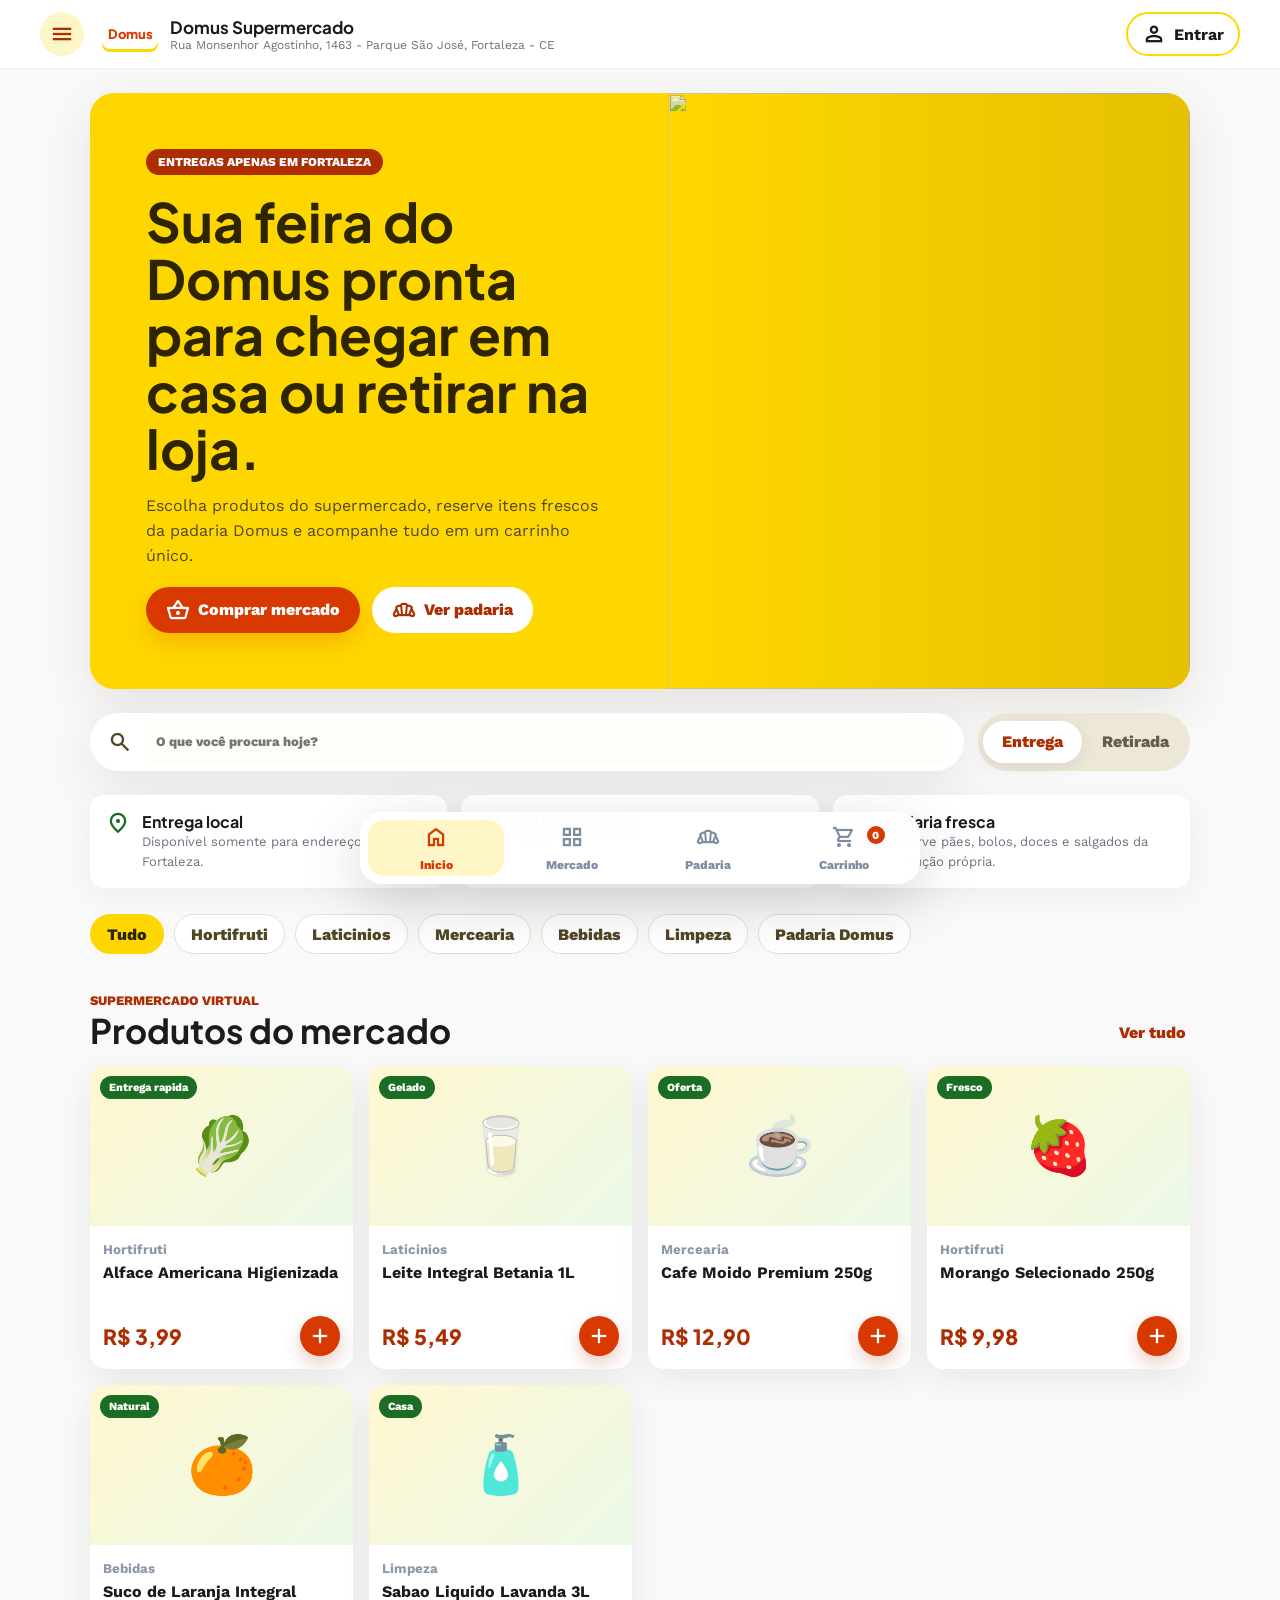
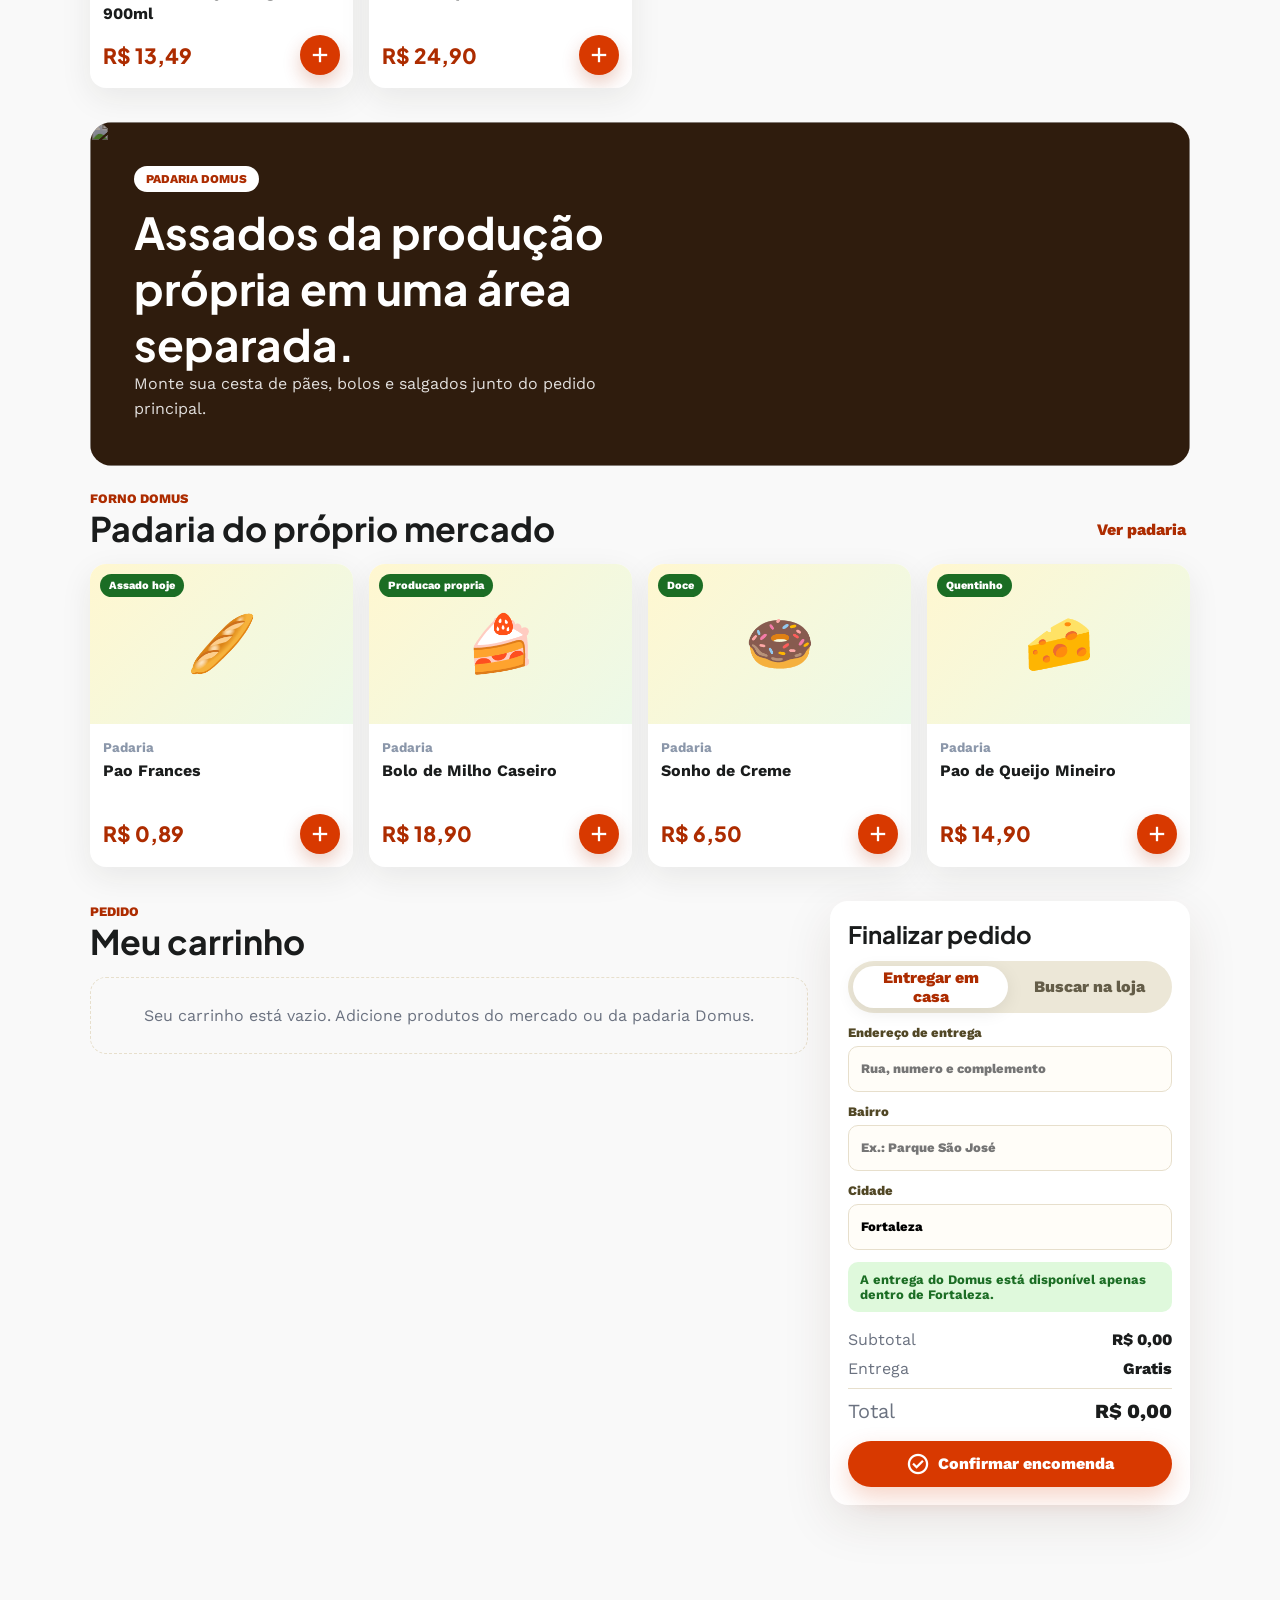
==== index.html @ 149f9677 "Add styles and service worker for offline support - Created a new CSS file (styles.css) with compreh" ====
<!DOCTYPE html>
<html lang="pt-BR">
  <head>
    <meta charset="UTF-8" />
    <meta name="viewport" content="width=device-width, initial-scale=1.0" />
    <meta name="theme-color" content="#ffd700" />
    <meta name="description" content="Supermercado virtual Domus com entrega em Fortaleza e retirada na loja." />
    <meta name="apple-mobile-web-app-capable" content="yes" />
    <meta name="apple-mobile-web-app-status-bar-style" content="default" />
    <meta name="apple-mobile-web-app-title" content="Domus" />
    <title>Domus Supermercado Online</title>
    <link rel="manifest" href="manifest.webmanifest" />
    <link rel="icon" href="icons/icon.svg" type="image/svg+xml" />
    <link rel="apple-touch-icon" href="icons/icon.svg" />
    <link rel="preconnect" href="https://fonts.googleapis.com" />
    <link rel="preconnect" href="https://fonts.gstatic.com" crossorigin />
    <link
      href="https://fonts.googleapis.com/css2?family=Plus+Jakarta+Sans:wght@600;700;800&family=Work+Sans:wght@400;500;600;700&family=Material+Symbols+Outlined:wght,FILL@100..700,0..1&display=swap"
      rel="stylesheet"
    />
    <link rel="stylesheet" href="styles.css" />
  </head>
  <body>
    <div class="app-shell">
      <header class="topbar">
        <button class="icon-button" type="button" data-open-menu aria-label="Abrir menu">
          <span class="material-symbols-outlined">menu</span>
        </button>

        <button class="store-identity" type="button" data-nav="home">
          <span class="logo-mark">Domus</span>
          <span>
            <strong>Domus Supermercado</strong>
            <small>Rua Monsenhor Agostinho, 1463 - Parque São José, Fortaleza - CE</small>
          </span>
        </button>

        <button class="profile-pill" type="button" data-open-account>
          <span class="material-symbols-outlined">person</span>
          <span>Entrar</span>
        </button>
      </header>

      <main>
        <section class="hero-band" id="home">
          <div class="hero-copy">
            <span class="alert-badge">Entregas apenas em Fortaleza</span>
            <h1>Sua feira do Domus pronta para chegar em casa ou retirar na loja.</h1>
            <p>
              Escolha produtos do supermercado, reserve itens frescos da padaria Domus e acompanhe
              tudo em um carrinho único.
            </p>
            <div class="hero-actions">
              <button class="primary-button" type="button" data-nav="market">
                <span class="material-symbols-outlined">shopping_basket</span>
                Comprar mercado
              </button>
              <button class="secondary-button" type="button" data-nav="bakery">
                <span class="material-symbols-outlined">bakery_dining</span>
                Ver padaria
              </button>
            </div>
          </div>
          <div class="hero-visual" aria-hidden="true">
            <img
              src="https://lh3.googleusercontent.com/aida-public/[base64]"
              alt=""
            />
          </div>
        </section>

        <section class="search-row" aria-label="Busca e modo de pedido">
          <label class="search-box">
            <span class="material-symbols-outlined">search</span>
            <input id="searchInput" type="search" placeholder="O que você procura hoje?" />
          </label>
          <div class="mode-toggle" role="group" aria-label="Modo de atendimento">
            <button class="active" type="button" data-mode="delivery">Entrega</button>
            <button type="button" data-mode="pickup">Retirada</button>
          </div>
        </section>

        <section class="service-strip">
          <article>
            <span class="material-symbols-outlined">location_on</span>
            <div>
              <strong>Entrega local</strong>
              <p>Disponível somente para endereços em Fortaleza.</p>
            </div>
          </article>
          <article>
            <span class="material-symbols-outlined">storefront</span>
            <div>
              <strong>Retire no Domus</strong>
              <p>Pedido pronto na Rua Monsenhor Agostinho, 1463.</p>
            </div>
          </article>
          <article>
            <span class="material-symbols-outlined">schedule</span>
            <div>
              <strong>Padaria fresca</strong>
              <p>Reserve pães, bolos, doces e salgados da produção própria.</p>
            </div>
          </article>
        </section>

        <nav class="category-nav" aria-label="Categorias">
          <button class="active" type="button" data-filter="all">Tudo</button>
          <button type="button" data-filter="Hortifruti">Hortifruti</button>
          <button type="button" data-filter="Laticinios">Laticinios</button>
          <button type="button" data-filter="Mercearia">Mercearia</button>
          <button type="button" data-filter="Bebidas">Bebidas</button>
          <button type="button" data-filter="Limpeza">Limpeza</button>
          <button type="button" data-filter="Padaria">Padaria Domus</button>
        </nav>

        <section class="split-sections" id="market">
          <div class="section-heading">
            <div>
              <span>Supermercado virtual</span>
              <h2>Produtos do mercado</h2>
            </div>
            <button class="text-button" type="button" data-filter="all">Ver tudo</button>
          </div>
          <div class="product-grid" id="marketGrid"></div>
        </section>

        <section class="bakery-banner" id="bakery">
          <img
            src="https://lh3.googleusercontent.com/aida-public/[base64]"
            alt=""
          />
          <div>
            <span class="alert-badge light">Padaria Domus</span>
            <h2>Assados da produção própria em uma área separada.</h2>
            <p>Monte sua cesta de pães, bolos e salgados junto do pedido principal.</p>
          </div>
        </section>

        <section class="split-sections">
          <div class="section-heading">
            <div>
              <span>Forno Domus</span>
              <h2>Padaria do próprio mercado</h2>
            </div>
            <button class="text-button" type="button" data-filter="Padaria">Ver padaria</button>
          </div>
          <div class="product-grid" id="bakeryGrid"></div>
        </section>

        <section class="checkout-layout" id="cart">
          <div>
            <div class="section-heading">
              <div>
                <span>Pedido</span>
                <h2>Meu carrinho</h2>
              </div>
            </div>
            <div class="cart-list" id="cartList"></div>
          </div>

          <aside class="checkout-panel">
            <h2>Finalizar pedido</h2>
            <div class="mode-toggle wide" role="group" aria-label="Entrega ou retirada">
              <button class="active" type="button" data-mode="delivery">Entregar em casa</button>
              <button type="button" data-mode="pickup">Buscar na loja</button>
            </div>

            <form class="address-form" id="addressForm">
              <label>
                Endereço de entrega
                <input id="streetInput" type="text" placeholder="Rua, numero e complemento" />
              </label>
              <label>
                Bairro
                <input id="districtInput" type="text" placeholder="Ex.: Parque São José" />
              </label>
              <label>
                Cidade
                <input id="cityInput" type="text" value="Fortaleza" />
              </label>
              <p class="delivery-note" id="deliveryNote">
                A entrega do Domus está disponível apenas dentro de Fortaleza.
              </p>
            </form>

            <div class="pickup-box" id="pickupBox" hidden>
              <strong>Retirada no supermercado</strong>
              <p>Domus Supermercado, Rua Monsenhor Agostinho, 1463 - Parque São José, Fortaleza - CE, 60730-275.</p>
            </div>

            <dl class="summary-list">
              <div>
                <dt>Subtotal</dt>
                <dd id="subtotal">R$ 0,00</dd>
              </div>
              <div>
                <dt>Entrega</dt>
                <dd id="deliveryFee">R$ 7,90</dd>
              </div>
              <div>
                <dt>Total</dt>
                <dd id="total">R$ 0,00</dd>
              </div>
            </dl>

            <button class="primary-button full" type="button" id="checkoutButton">
              <span class="material-symbols-outlined">check_circle</span>
              Confirmar encomenda
            </button>
          </aside>
        </section>
      </main>

      <nav class="bottom-nav" aria-label="Menu inferior">
        <button class="active" type="button" data-nav="home">
          <span class="material-symbols-outlined">home</span>
          Inicio
        </button>
        <button type="button" data-nav="market">
          <span class="material-symbols-outlined">grid_view</span>
          Mercado
        </button>
        <button type="button" data-nav="bakery">
          <span class="material-symbols-outlined">bakery_dining</span>
          Padaria
        </button>
        <button type="button" data-nav="cart">
          <span class="material-symbols-outlined">shopping_cart</span>
          Carrinho
          <small id="cartBadge">0</small>
        </button>
      </nav>
    </div>

    <aside class="account-drawer" id="accountDrawer" aria-hidden="true">
      <div class="drawer-scrim" data-close-account></div>
      <section class="drawer-panel">
        <button class="icon-button close" type="button" data-close-account aria-label="Fechar">
          <span class="material-symbols-outlined">close</span>
        </button>
        <div class="account-head">
          <span class="logo-mark">Domus</span>
          <h2>Conta Domus</h2>
          <p>Entre ou crie sua conta para salvar pedidos, endereços e preferências.</p>
        </div>
        <div class="auth-tabs">
          <button class="active" type="button" data-auth-tab="login">Login</button>
          <button type="button" data-auth-tab="signup">Sign in</button>
        </div>
        <form class="auth-form active" id="loginForm">
          <label>
            E-mail ou telefone
            <input type="text" placeholder="voce@email.com" />
          </label>
          <label>
            Senha
            <input type="password" placeholder="Sua senha" />
          </label>
          <button class="primary-button full" type="button">Entrar</button>
        </form>
        <form class="auth-form" id="signupForm">
          <label>
            Nome completo
            <input type="text" placeholder="Seu nome" />
          </label>
          <label>
            E-mail
            <input type="email" placeholder="voce@email.com" />
          </label>
          <label>
            Telefone
            <input type="tel" placeholder="(85) 99999-0000" />
          </label>
          <button class="primary-button full" type="button">Criar conta</button>
        </form>
        <div class="account-links">
          <button type="button" data-nav="cart" data-close-account>Meus pedidos</button>
          <button type="button" data-nav="cart" data-close-account>Endereços de entrega</button>
          <button type="button" data-nav="bakery" data-close-account>Padaria Domus</button>
        </div>
      </section>
    </aside>

    <div class="toast" id="toast" role="status" aria-live="polite"></div>
    <script src="app.js"></script>
  </body>
</html>
---- styles.css ----
:root {
  --surface: #f9f9f9;
  --card: #ffffff;
  --ink: #1a1c1c;
  --muted: #6b7280;
  --line: #e7dfcc;
  --primary: #ffd700;
  --primary-ink: #544600;
  --red: #d83900;
  --red-dark: #ad2c00;
  --green: #1b6d24;
  --green-soft: #dff9dc;
  --peach: #ffdbd1;
  --shadow: 0 16px 50px rgba(64, 43, 20, 0.1);
}

* {
  box-sizing: border-box;
}

html {
  scroll-behavior: smooth;
}

body {
  margin: 0;
  background: var(--surface);
  color: var(--ink);
  font-family: "Work Sans", Arial, sans-serif;
}

button,
input {
  font: inherit;
}

button {
  cursor: pointer;
}

.material-symbols-outlined {
  font-variation-settings: "FILL" 0, "wght" 500, "GRAD" 0, "opsz" 24;
  line-height: 1;
}

.app-shell {
  min-height: 100vh;
  padding-bottom: 96px;
}

.topbar {
  position: sticky;
  top: 0;
  z-index: 20;
  display: grid;
  grid-template-columns: auto minmax(0, 1fr) auto;
  gap: 12px;
  align-items: center;
  padding: 12px clamp(16px, 4vw, 40px);
  background: rgba(255, 255, 255, 0.94);
  border-bottom: 1px solid rgba(0, 0, 0, 0.06);
  backdrop-filter: blur(12px);
}

.icon-button,
.profile-pill {
  border: 0;
  background: #fff6c7;
  color: var(--red-dark);
  min-width: 44px;
  height: 44px;
  border-radius: 999px;
  display: inline-flex;
  align-items: center;
  justify-content: center;
}

.profile-pill {
  gap: 8px;
  padding: 0 14px;
  font-weight: 700;
  background: white;
  border: 2px solid var(--primary);
  color: var(--ink);
}

.store-identity {
  border: 0;
  background: transparent;
  display: flex;
  gap: 12px;
  align-items: center;
  min-width: 0;
  text-align: left;
  color: inherit;
}

.logo-mark {
  width: 56px;
  min-width: 56px;
  height: 36px;
  border-radius: 8px;
  display: grid;
  place-items: center;
  background: white;
  color: var(--red);
  font-family: "Plus Jakarta Sans", Arial, sans-serif;
  font-weight: 800;
  font-size: 13px;
  box-shadow: inset 0 -3px 0 var(--primary);
}

.store-identity strong,
.store-identity small {
  display: block;
  overflow: hidden;
  text-overflow: ellipsis;
  white-space: nowrap;
}

.store-identity strong {
  font-family: "Plus Jakarta Sans", Arial, sans-serif;
  font-size: 17px;
}

.store-identity small {
  max-width: 74vw;
  color: var(--muted);
  font-size: 12px;
}

main {
  max-width: 1180px;
  margin: 0 auto;
  padding: 24px clamp(16px, 4vw, 40px);
}

.hero-band {
  min-height: 360px;
  display: grid;
  grid-template-columns: 1.05fr 0.95fr;
  overflow: hidden;
  border-radius: 24px;
  background: var(--primary);
  box-shadow: var(--shadow);
}

.hero-copy {
  padding: clamp(28px, 5vw, 56px);
  display: flex;
  flex-direction: column;
  justify-content: center;
  gap: 18px;
}

.hero-copy h1,
.section-heading h2,
.bakery-banner h2,
.checkout-panel h2,
.account-head h2 {
  margin: 0;
  font-family: "Plus Jakarta Sans", Arial, sans-serif;
  letter-spacing: 0;
}

.hero-copy h1 {
  max-width: 650px;
  font-size: clamp(32px, 5vw, 54px);
  line-height: 1.05;
  color: #2e2500;
}

.hero-copy p,
.bakery-banner p,
.service-strip p,
.pickup-box p,
.account-head p {
  margin: 0;
  color: #514725;
  line-height: 1.55;
}

.alert-badge {
  display: inline-flex;
  width: fit-content;
  align-items: center;
  border-radius: 999px;
  padding: 6px 12px;
  background: var(--red-dark);
  color: white;
  font-size: 12px;
  font-weight: 800;
  text-transform: uppercase;
}

.alert-badge.light {
  background: white;
  color: var(--red-dark);
}

.hero-actions {
  display: flex;
  flex-wrap: wrap;
  gap: 12px;
}

.primary-button,
.secondary-button,
.text-button {
  border: 0;
  min-height: 46px;
  border-radius: 999px;
  display: inline-flex;
  align-items: center;
  justify-content: center;
  gap: 8px;
  padding: 0 20px;
  font-weight: 800;
}

.primary-button {
  background: var(--red);
  color: white;
  box-shadow: 0 10px 24px rgba(216, 57, 0, 0.22);
}

.secondary-button {
  background: white;
  color: var(--red-dark);
}

.full {
  width: 100%;
}

.text-button {
  min-height: 40px;
  padding: 0 4px;
  background: transparent;
  color: var(--red-dark);
}

.hero-visual {
  position: relative;
  min-height: 320px;
}

.hero-visual img,
.bakery-banner img {
  width: 100%;
  height: 100%;
  object-fit: cover;
  display: block;
}

.hero-visual::after {
  content: "";
  position: absolute;
  inset: 0;
  background: linear-gradient(90deg, rgba(255, 215, 0, 0.3), rgba(0, 0, 0, 0.1));
}

.search-row {
  display: grid;
  grid-template-columns: minmax(0, 1fr) auto;
  gap: 14px;
  margin: 24px 0;
}

.search-box {
  display: flex;
  align-items: center;
  gap: 12px;
  min-height: 58px;
  padding: 0 18px;
  background: white;
  border-radius: 999px;
  box-shadow: var(--shadow);
}

.search-box input {
  width: 100%;
  border: 0;
  outline: 0;
  min-width: 0;
  color: var(--ink);
}

.mode-toggle {
  display: inline-grid;
  grid-template-columns: 1fr 1fr;
  gap: 4px;
  padding: 5px;
  background: #ece7d7;
  border-radius: 999px;
  align-items: center;
}

.mode-toggle.wide {
  width: 100%;
}

.mode-toggle button {
  border: 0;
  min-height: 42px;
  border-radius: 999px;
  padding: 0 16px;
  background: transparent;
  color: #645d48;
  font-weight: 800;
}

.mode-toggle button.active {
  background: white;
  color: var(--red-dark);
  box-shadow: 0 4px 18px rgba(0, 0, 0, 0.08);
}

.service-strip {
  display: grid;
  grid-template-columns: repeat(3, 1fr);
  gap: 14px;
  margin-bottom: 24px;
}

.service-strip article {
  display: flex;
  gap: 12px;
  align-items: flex-start;
  padding: 16px;
  border-radius: 14px;
  background: white;
  box-shadow: 0 8px 30px rgba(0, 0, 0, 0.05);
}

.service-strip span {
  color: var(--green);
}

.service-strip strong {
  display: block;
  font-family: "Plus Jakarta Sans", Arial, sans-serif;
}

.service-strip p {
  color: var(--muted);
  font-size: 13px;
}

.category-nav {
  display: flex;
  gap: 10px;
  overflow-x: auto;
  padding: 2px 0 14px;
  scrollbar-width: none;
}

.category-nav::-webkit-scrollbar {
  display: none;
}

.category-nav button {
  flex: 0 0 auto;
  border: 1px solid var(--line);
  min-height: 40px;
  padding: 0 16px;
  border-radius: 999px;
  background: white;
  color: #514725;
  font-weight: 800;
}

.category-nav button.active {
  background: var(--primary);
  border-color: var(--primary);
  color: #2e2500;
}

.split-sections {
  margin: 22px 0 34px;
}

.section-heading {
  display: flex;
  justify-content: space-between;
  align-items: end;
  gap: 16px;
  margin-bottom: 14px;
}

.section-heading span {
  color: var(--red-dark);
  font-size: 13px;
  font-weight: 800;
  text-transform: uppercase;
}

.section-heading h2 {
  font-size: clamp(24px, 4vw, 34px);
}

.product-grid {
  display: grid;
  grid-template-columns: repeat(4, minmax(0, 1fr));
  gap: 16px;
}

.product-card {
  min-width: 0;
  overflow: hidden;
  border-radius: 16px;
  background: white;
  box-shadow: 0 10px 32px rgba(40, 36, 20, 0.08);
}

.product-image {
  position: relative;
  height: 160px;
  background: linear-gradient(135deg, #fff7d0, #ecf9e8);
}

.product-image img {
  width: 100%;
  height: 100%;
  object-fit: cover;
  display: block;
}

.product-image .fallback-icon {
  position: absolute;
  inset: 0;
  display: grid;
  place-items: center;
  font-size: 56px;
}

.product-badge {
  position: absolute;
  top: 10px;
  left: 10px;
  z-index: 1;
  border-radius: 999px;
  padding: 5px 9px;
  background: var(--green);
  color: white;
  font-size: 11px;
  font-weight: 800;
}

.product-info {
  padding: 13px;
}

.product-info small {
  color: #8b97aa;
  font-weight: 700;
}

.product-info h3 {
  min-height: 44px;
  margin: 4px 0 10px;
  font-size: 16px;
  line-height: 1.35;
}

.buy-row {
  display: flex;
  align-items: center;
  justify-content: space-between;
  gap: 10px;
}

.price {
  color: var(--red-dark);
  font-family: "Plus Jakarta Sans", Arial, sans-serif;
  font-size: 21px;
  font-weight: 800;
}

.add-button,
.quantity-button {
  border: 0;
  width: 40px;
  height: 40px;
  border-radius: 999px;
  background: var(--red);
  color: white;
  display: grid;
  place-items: center;
  box-shadow: 0 8px 18px rgba(173, 44, 0, 0.24);
}

.bakery-banner {
  position: relative;
  display: grid;
  min-height: 260px;
  overflow: hidden;
  border-radius: 22px;
  background: #2f1c0d;
  color: white;
}

.bakery-banner img {
  position: absolute;
  inset: 0;
  opacity: 0.58;
}

.bakery-banner div {
  position: relative;
  z-index: 1;
  max-width: 600px;
  align-self: end;
  padding: clamp(24px, 5vw, 44px);
}

.bakery-banner h2 {
  margin-top: 12px;
  font-size: clamp(28px, 5vw, 44px);
}

.bakery-banner p {
  color: rgba(255, 255, 255, 0.86);
}

.checkout-layout {
  display: grid;
  grid-template-columns: minmax(0, 1fr) 360px;
  gap: 22px;
  align-items: start;
}

.cart-list,
.checkout-panel {
  display: grid;
  gap: 12px;
}

.cart-item {
  display: grid;
  grid-template-columns: 74px minmax(0, 1fr) auto;
  gap: 12px;
  align-items: center;
  padding: 12px;
  background: white;
  border-radius: 14px;
  box-shadow: 0 8px 24px rgba(0, 0, 0, 0.05);
}

.cart-thumb {
  width: 74px;
  height: 74px;
  border-radius: 12px;
  overflow: hidden;
  background: #fff5cc;
}

.cart-thumb img {
  width: 100%;
  height: 100%;
  object-fit: cover;
}

.cart-item h3,
.cart-item p {
  margin: 0;
}

.cart-item p {
  color: var(--muted);
  font-size: 13px;
}

.quantity-control {
  display: inline-grid;
  grid-template-columns: 30px 34px 30px;
  align-items: center;
  justify-items: center;
  background: #f7f2e7;
  border-radius: 999px;
  padding: 4px;
}

.quantity-button {
  width: 30px;
  height: 30px;
  box-shadow: none;
}

.empty-cart {
  padding: 28px;
  text-align: center;
  border: 1px dashed var(--line);
  border-radius: 16px;
  color: var(--muted);
}

.checkout-panel {
  position: sticky;
  top: 88px;
  padding: 18px;
  border-radius: 18px;
  background: white;
  box-shadow: var(--shadow);
}

.address-form,
.auth-form {
  display: grid;
  gap: 12px;
}

label {
  display: grid;
  gap: 6px;
  color: #514725;
  font-size: 13px;
  font-weight: 800;
}

input {
  min-height: 46px;
  border: 1px solid var(--line);
  border-radius: 10px;
  padding: 0 12px;
  background: #fffdf8;
  outline: 0;
}

input:focus {
  border-color: var(--red);
  box-shadow: 0 0 0 3px rgba(216, 57, 0, 0.1);
}

.delivery-note {
  margin: 0;
  padding: 10px 12px;
  border-radius: 10px;
  background: var(--green-soft);
  color: var(--green);
  font-size: 13px;
  font-weight: 700;
}

.delivery-note.error {
  background: #ffdad6;
  color: #93000a;
}

.pickup-box {
  padding: 14px;
  border-radius: 12px;
  background: #fff6c7;
  color: #514725;
}

.summary-list {
  display: grid;
  gap: 10px;
  margin: 6px 0;
}

.summary-list div {
  display: flex;
  justify-content: space-between;
  gap: 16px;
}

.summary-list dt {
  color: var(--muted);
}

.summary-list dd {
  margin: 0;
  font-weight: 800;
}

.summary-list div:last-child {
  padding-top: 10px;
  border-top: 1px solid var(--line);
  font-size: 20px;
}

.bottom-nav {
  position: fixed;
  left: 50%;
  bottom: 16px;
  z-index: 25;
  transform: translateX(-50%);
  display: grid;
  grid-template-columns: repeat(4, 1fr);
  width: min(560px, calc(100vw - 24px));
  padding: 8px;
  border-radius: 22px;
  background: rgba(255, 255, 255, 0.96);
  box-shadow: 0 18px 60px rgba(0, 0, 0, 0.16);
  backdrop-filter: blur(12px);
}

.bottom-nav button {
  position: relative;
  border: 0;
  min-height: 56px;
  border-radius: 16px;
  background: transparent;
  color: #7f8da3;
  display: grid;
  place-items: center;
  gap: 2px;
  font-size: 12px;
  font-weight: 800;
}

.bottom-nav button.active {
  background: #fff6c7;
  color: var(--red);
}

.bottom-nav small {
  position: absolute;
  top: 6px;
  right: 20%;
  min-width: 18px;
  height: 18px;
  border-radius: 999px;
  background: var(--red);
  color: white;
  display: grid;
  place-items: center;
  font-size: 11px;
}

.account-drawer {
  position: fixed;
  inset: 0;
  z-index: 40;
  pointer-events: none;
}

.account-drawer.open {
  pointer-events: auto;
}

.drawer-scrim {
  position: absolute;
  inset: 0;
  background: rgba(0, 0, 0, 0);
  transition: background 180ms ease;
}

.account-drawer.open .drawer-scrim {
  background: rgba(0, 0, 0, 0.38);
}

.drawer-panel {
  position: absolute;
  top: 0;
  right: 0;
  width: min(430px, 100vw);
  height: 100%;
  overflow-y: auto;
  padding: 22px;
  background: white;
  transform: translateX(100%);
  transition: transform 220ms ease;
}

.account-drawer.open .drawer-panel {
  transform: translateX(0);
}

.close {
  margin-left: auto;
}

.account-head {
  display: grid;
  gap: 10px;
  margin: 12px 0 18px;
}

.auth-tabs {
  display: grid;
  grid-template-columns: 1fr 1fr;
  gap: 6px;
  padding: 5px;
  margin-bottom: 14px;
  border-radius: 999px;
  background: #f0ead6;
}

.auth-tabs button {
  border: 0;
  min-height: 42px;
  border-radius: 999px;
  background: transparent;
  font-weight: 800;
  color: #645d48;
}

.auth-tabs button.active {
  background: white;
  color: var(--red-dark);
}

.auth-form {
  display: none;
}

.auth-form.active {
  display: grid;
}

.account-links {
  display: grid;
  gap: 8px;
  margin-top: 20px;
  padding-top: 16px;
  border-top: 1px solid var(--line);
}

.account-links button {
  border: 0;
  background: #fffdf8;
  min-height: 44px;
  border-radius: 10px;
  text-align: left;
  padding: 0 12px;
  color: #514725;
  font-weight: 800;
}

.toast {
  position: fixed;
  left: 50%;
  bottom: 96px;
  z-index: 60;
  transform: translate(-50%, 24px);
  opacity: 0;
  width: min(480px, calc(100vw - 32px));
  padding: 12px 16px;
  border-radius: 999px;
  background: #1a1c1c;
  color: white;
  text-align: center;
  font-weight: 700;
  transition: opacity 180ms ease, transform 180ms ease;
}

.toast.show {
  opacity: 1;
  transform: translate(-50%, 0);
}

@media (max-width: 900px) {
  .hero-band,
  .checkout-layout {
    grid-template-columns: 1fr;
  }

  .hero-visual {
    min-height: 210px;
  }

  .service-strip,
  .product-grid {
    grid-template-columns: repeat(2, minmax(0, 1fr));
  }

  .checkout-panel {
    position: static;
  }
}

@media (max-width: 640px) {
  .topbar {
    grid-template-columns: auto minmax(0, 1fr) auto;
    padding: 10px 12px;
  }

  .profile-pill span:last-child {
    display: none;
  }

  .logo-mark {
    width: 48px;
    min-width: 48px;
    font-size: 11px;
  }

  .store-identity strong {
    font-size: 14px;
  }

  .store-identity small {
    max-width: 52vw;
  }

  main {
    padding: 16px;
  }

  .hero-copy {
    padding: 24px;
  }

  .hero-copy h1 {
    font-size: 32px;
  }

  .search-row {
    grid-template-columns: 1fr;
  }

  .service-strip,
  .product-grid {
    grid-template-columns: 1fr 1fr;
    gap: 12px;
  }

  .service-strip article {
    grid-column: span 2;
  }

  .product-image {
    height: 132px;
  }

  .product-info h3 {
    font-size: 14px;
  }

  .price {
    font-size: 18px;
  }

  .cart-item {
    grid-template-columns: 64px minmax(0, 1fr);
  }

  .quantity-control {
    grid-column: 2;
    justify-self: start;
  }
}
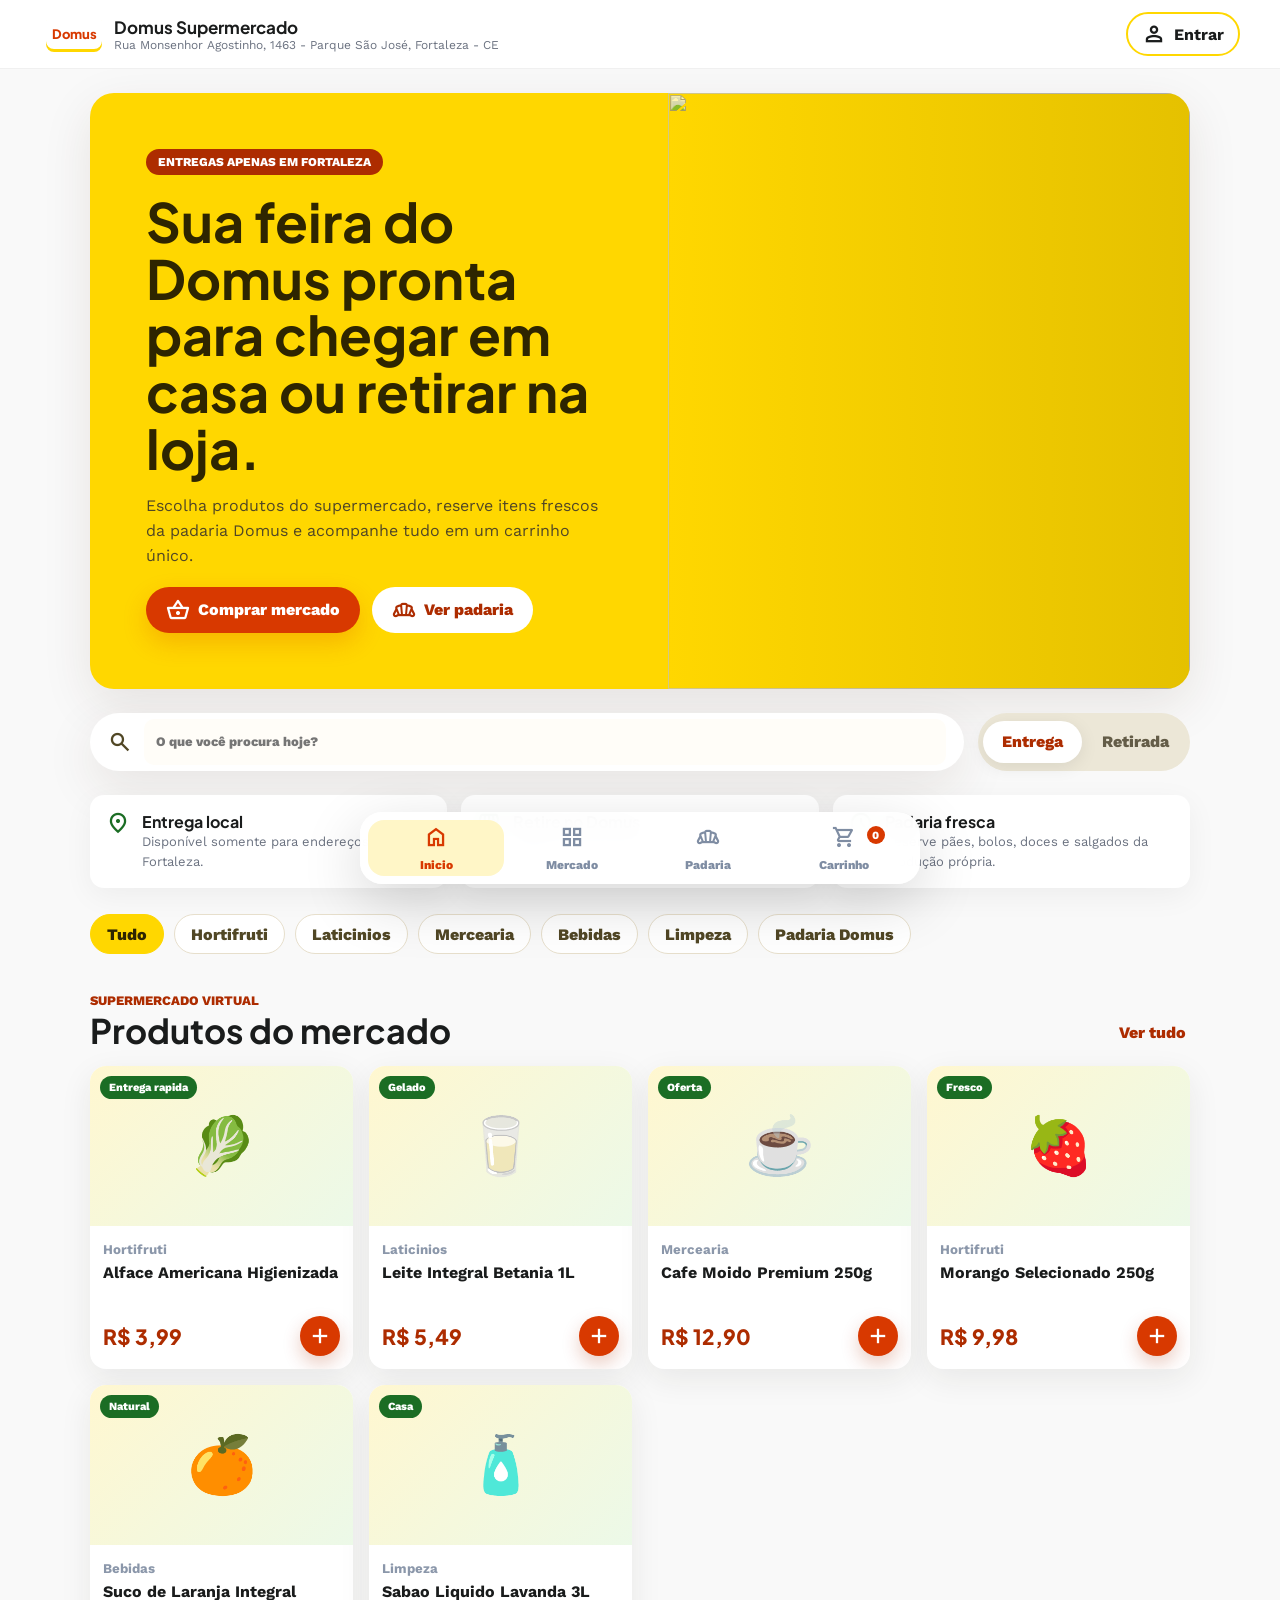
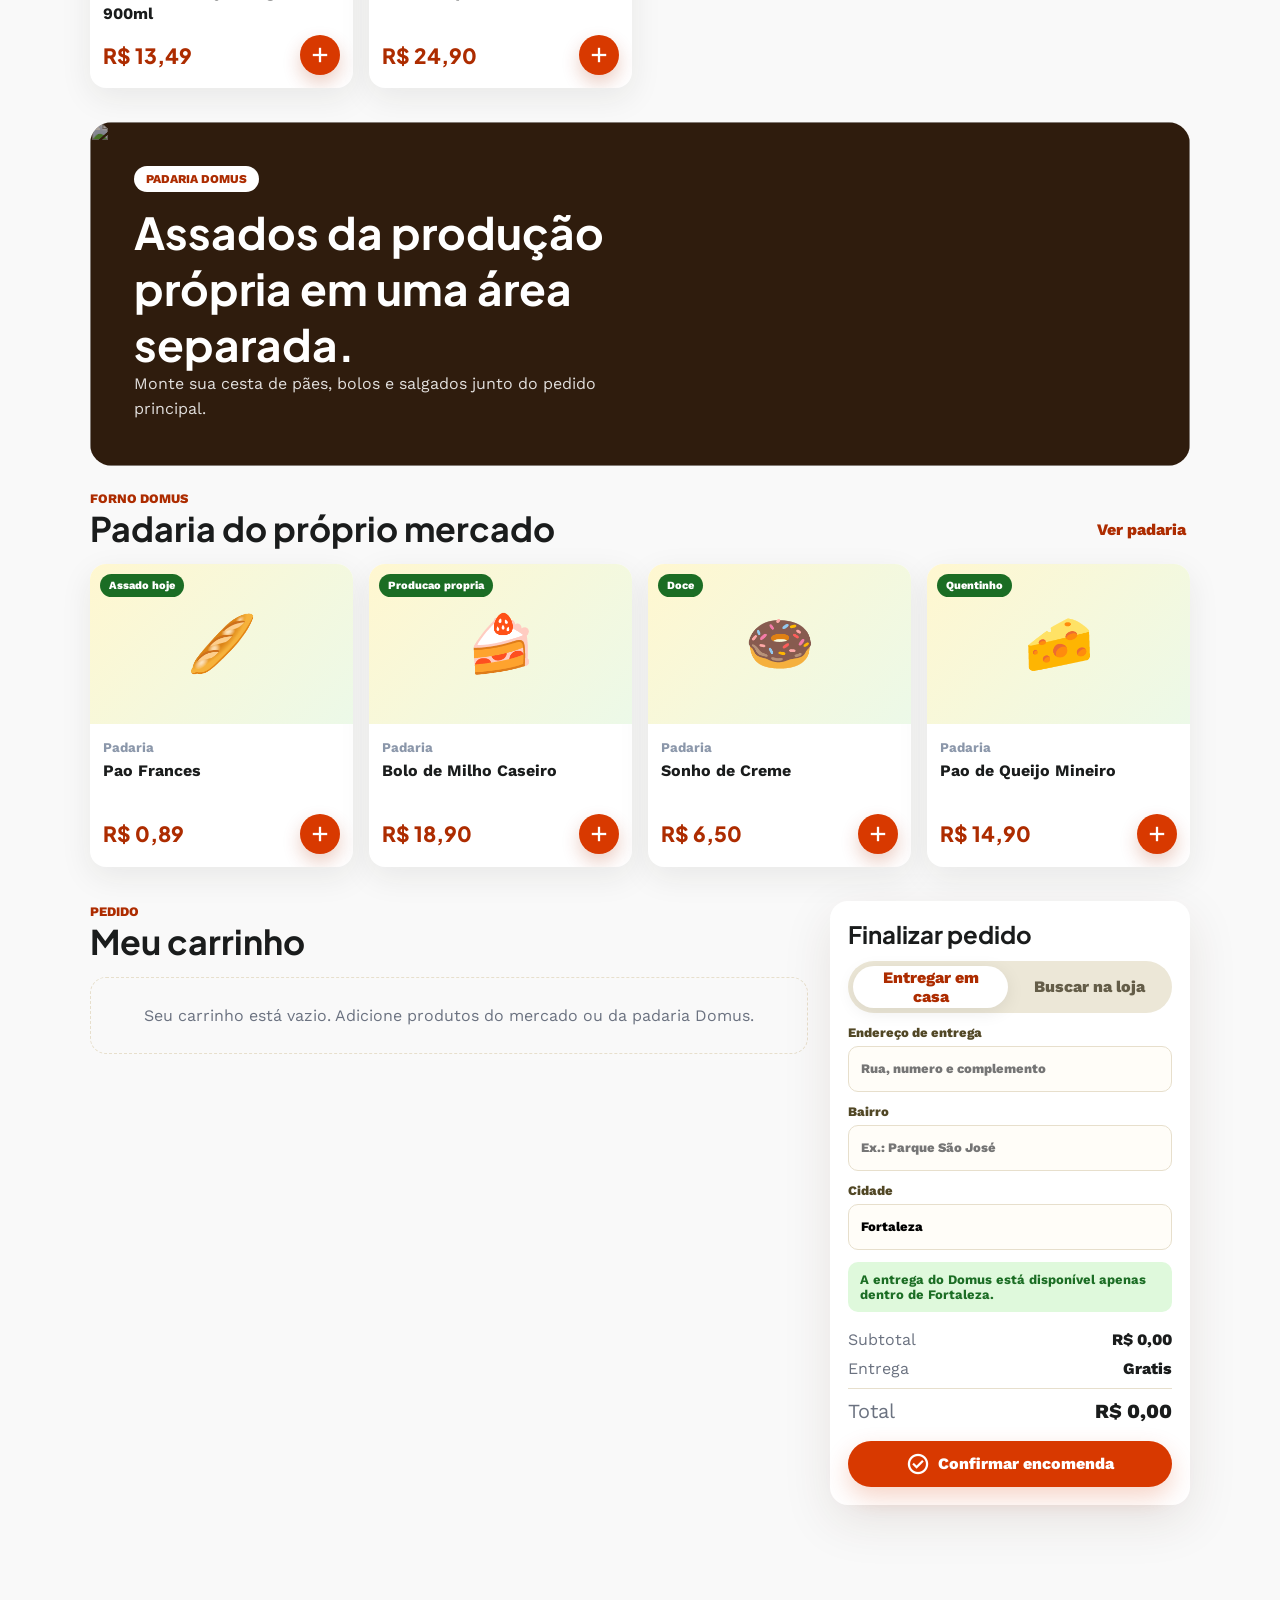
==== commit 6a7e016b: "Refactor topbar layout and improve accessibility by removing menu button and adding hidden class sty" ====
--- a/index.html
+++ b/index.html
@@ -23,10 +23,6 @@
   <body>
     <div class="app-shell">
       <header class="topbar">
-        <button class="icon-button" type="button" data-open-menu aria-label="Abrir menu">
-          <span class="material-symbols-outlined">menu</span>
-        </button>
-
         <button class="store-identity" type="button" data-nav="home">
           <span class="logo-mark">Domus</span>
           <span>
--- a/styles.css
+++ b/styles.css
@@ -38,6 +38,10 @@
   cursor: pointer;
 }
 
+[hidden] {
+  display: none !important;
+}
+
 .material-symbols-outlined {
   font-variation-settings: "FILL" 0, "wght" 500, "GRAD" 0, "opsz" 24;
   line-height: 1;
@@ -53,7 +57,7 @@
   top: 0;
   z-index: 20;
   display: grid;
-  grid-template-columns: auto minmax(0, 1fr) auto;
+  grid-template-columns: minmax(0, 1fr) auto;
   gap: 12px;
   align-items: center;
   padding: 12px clamp(16px, 4vw, 40px);
@@ -874,7 +878,7 @@
 
 @media (max-width: 640px) {
   .topbar {
-    grid-template-columns: auto minmax(0, 1fr) auto;
+    grid-template-columns: minmax(0, 1fr) auto;
     padding: 10px 12px;
   }
 
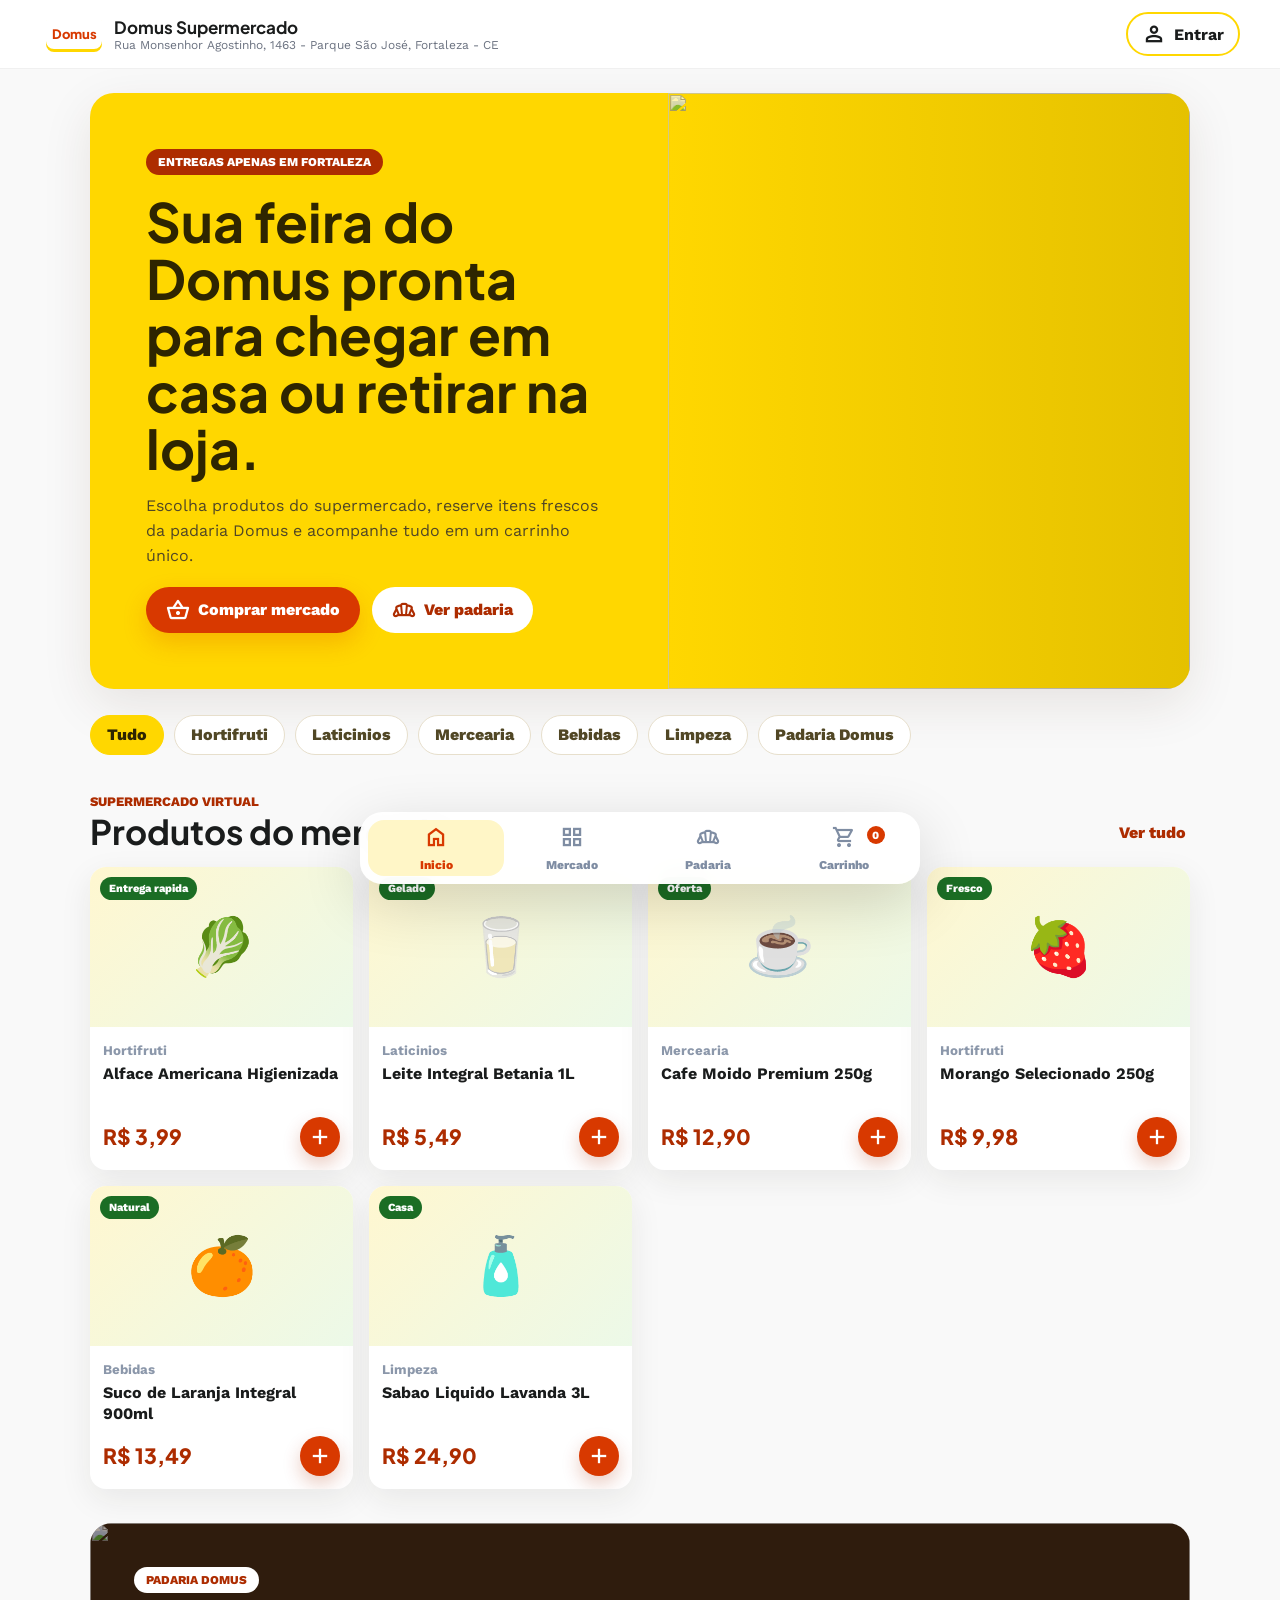
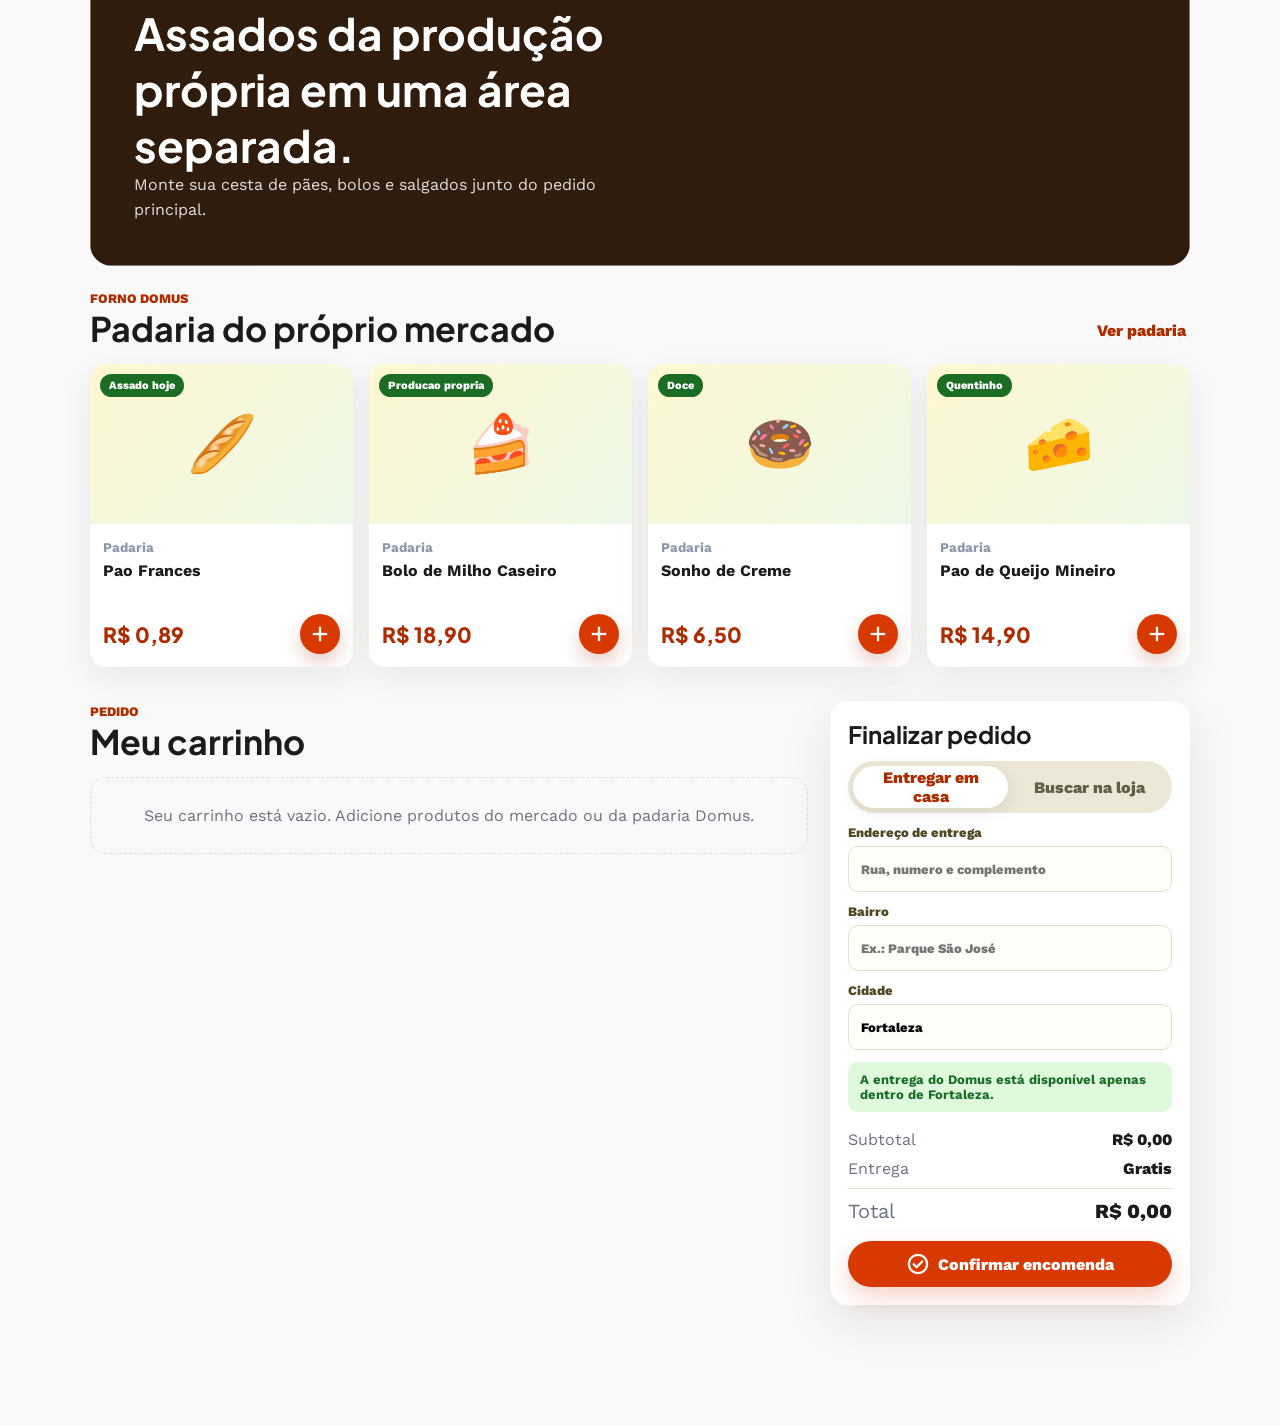
==== commit fe0f1686: "Remove search functionality and service strip section from the layout" ====
--- a/index.html
+++ b/index.html
@@ -65,41 +65,6 @@
           </div>
         </section>
 
-        <section class="search-row" aria-label="Busca e modo de pedido">
-          <label class="search-box">
-            <span class="material-symbols-outlined">search</span>
-            <input id="searchInput" type="search" placeholder="O que você procura hoje?" />
-          </label>
-          <div class="mode-toggle" role="group" aria-label="Modo de atendimento">
-            <button class="active" type="button" data-mode="delivery">Entrega</button>
-            <button type="button" data-mode="pickup">Retirada</button>
-          </div>
-        </section>
-
-        <section class="service-strip">
-          <article>
-            <span class="material-symbols-outlined">location_on</span>
-            <div>
-              <strong>Entrega local</strong>
-              <p>Disponível somente para endereços em Fortaleza.</p>
-            </div>
-          </article>
-          <article>
-            <span class="material-symbols-outlined">storefront</span>
-            <div>
-              <strong>Retire no Domus</strong>
-              <p>Pedido pronto na Rua Monsenhor Agostinho, 1463.</p>
-            </div>
-          </article>
-          <article>
-            <span class="material-symbols-outlined">schedule</span>
-            <div>
-              <strong>Padaria fresca</strong>
-              <p>Reserve pães, bolos, doces e salgados da produção própria.</p>
-            </div>
-          </article>
-        </section>
-
         <nav class="category-nav" aria-label="Categorias">
           <button class="active" type="button" data-filter="all">Tudo</button>
           <button type="button" data-filter="Hortifruti">Hortifruti</button>
--- a/styles.css
+++ b/styles.css
@@ -176,7 +176,6 @@
 
 .hero-copy p,
 .bakery-banner p,
-.service-strip p,
 .pickup-box p,
 .account-head p {
   margin: 0;
@@ -264,32 +263,6 @@
   background: linear-gradient(90deg, rgba(255, 215, 0, 0.3), rgba(0, 0, 0, 0.1));
 }
 
-.search-row {
-  display: grid;
-  grid-template-columns: minmax(0, 1fr) auto;
-  gap: 14px;
-  margin: 24px 0;
-}
-
-.search-box {
-  display: flex;
-  align-items: center;
-  gap: 12px;
-  min-height: 58px;
-  padding: 0 18px;
-  background: white;
-  border-radius: 999px;
-  box-shadow: var(--shadow);
-}
-
-.search-box input {
-  width: 100%;
-  border: 0;
-  outline: 0;
-  min-width: 0;
-  color: var(--ink);
-}
-
 .mode-toggle {
   display: inline-grid;
   grid-template-columns: 1fr 1fr;
@@ -320,39 +293,9 @@
   box-shadow: 0 4px 18px rgba(0, 0, 0, 0.08);
 }
 
-.service-strip {
-  display: grid;
-  grid-template-columns: repeat(3, 1fr);
-  gap: 14px;
-  margin-bottom: 24px;
-}
-
-.service-strip article {
-  display: flex;
-  gap: 12px;
-  align-items: flex-start;
-  padding: 16px;
-  border-radius: 14px;
-  background: white;
-  box-shadow: 0 8px 30px rgba(0, 0, 0, 0.05);
-}
-
-.service-strip span {
-  color: var(--green);
-}
-
-.service-strip strong {
-  display: block;
-  font-family: "Plus Jakarta Sans", Arial, sans-serif;
-}
-
-.service-strip p {
-  color: var(--muted);
-  font-size: 13px;
-}
-
 .category-nav {
   display: flex;
+  margin-top: 24px;
   gap: 10px;
   overflow-x: auto;
   padding: 2px 0 14px;
@@ -866,7 +809,6 @@
     min-height: 210px;
   }
 
-  .service-strip,
   .product-grid {
     grid-template-columns: repeat(2, minmax(0, 1fr));
   }
@@ -912,20 +854,11 @@
     font-size: 32px;
   }
 
-  .search-row {
-    grid-template-columns: 1fr;
-  }
-
-  .service-strip,
   .product-grid {
     grid-template-columns: 1fr 1fr;
     gap: 12px;
   }
 
-  .service-strip article {
-    grid-column: span 2;
-  }
-
   .product-image {
     height: 132px;
   }
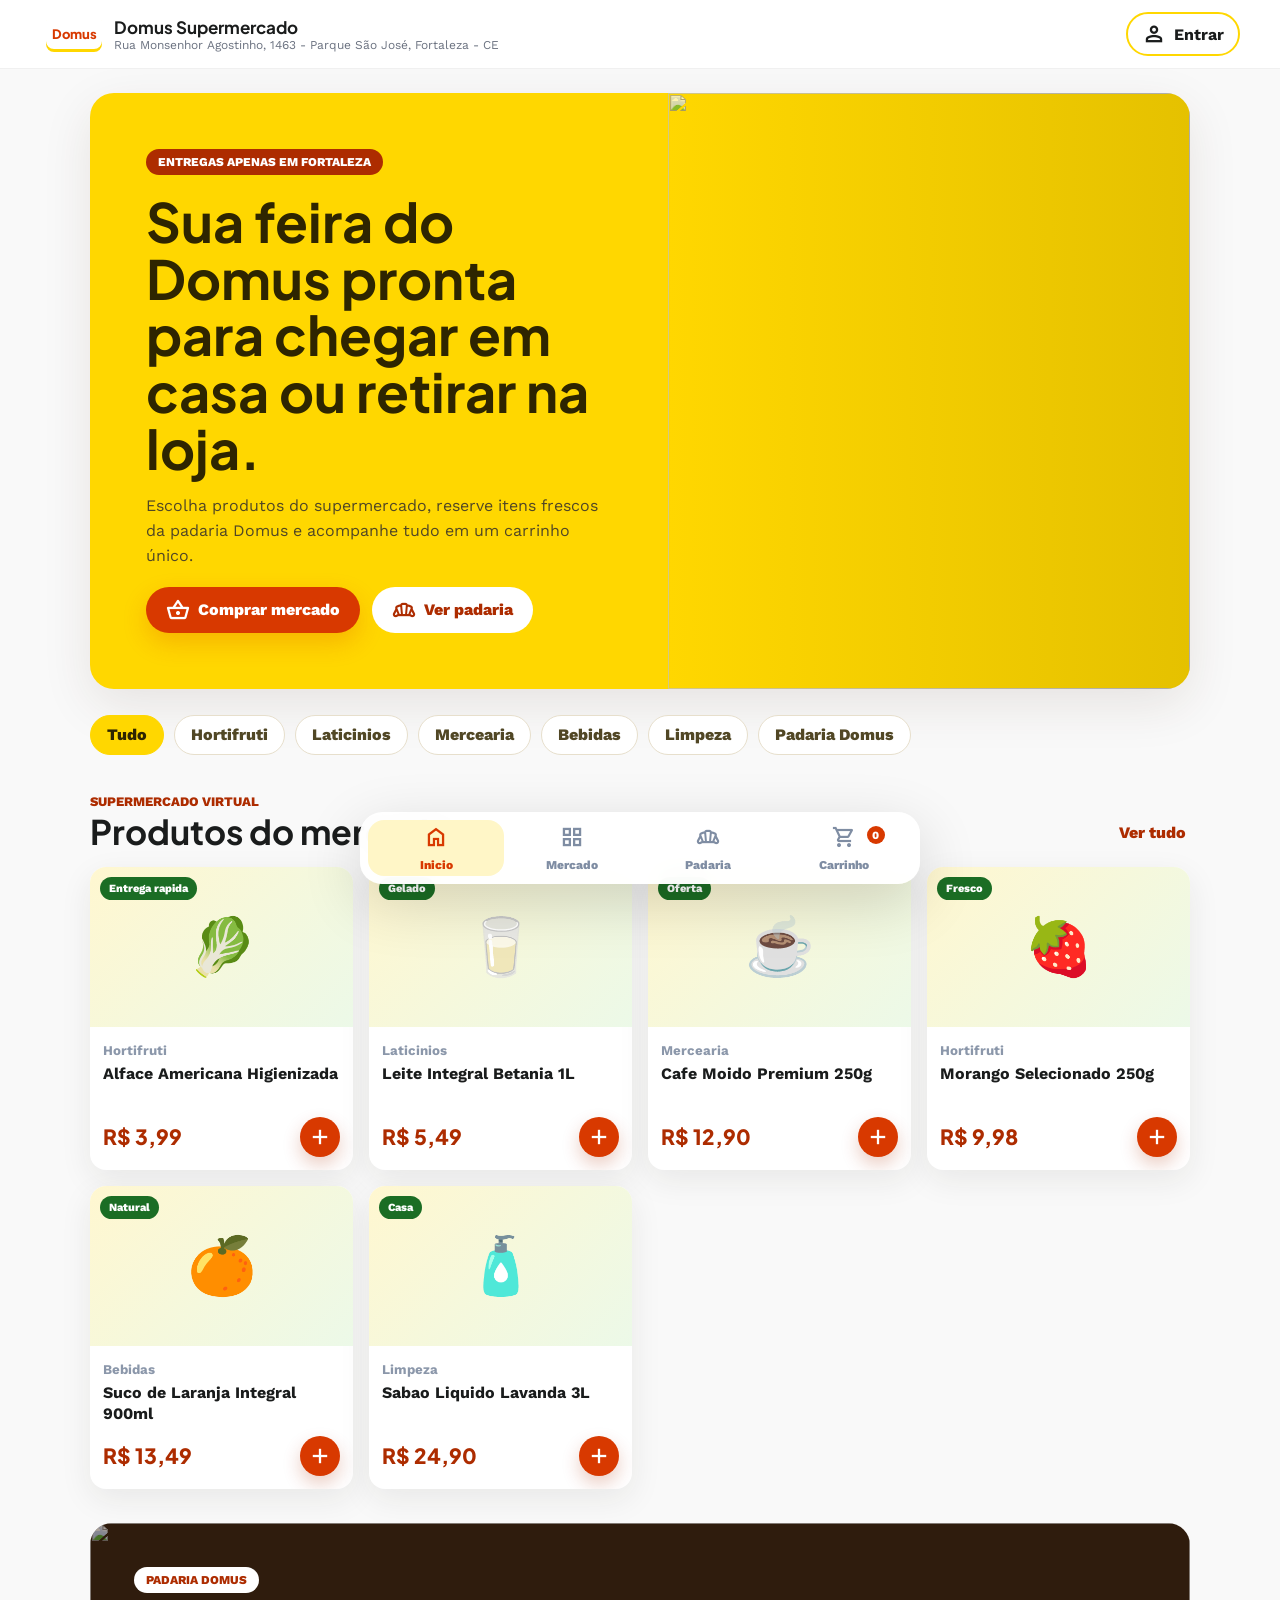
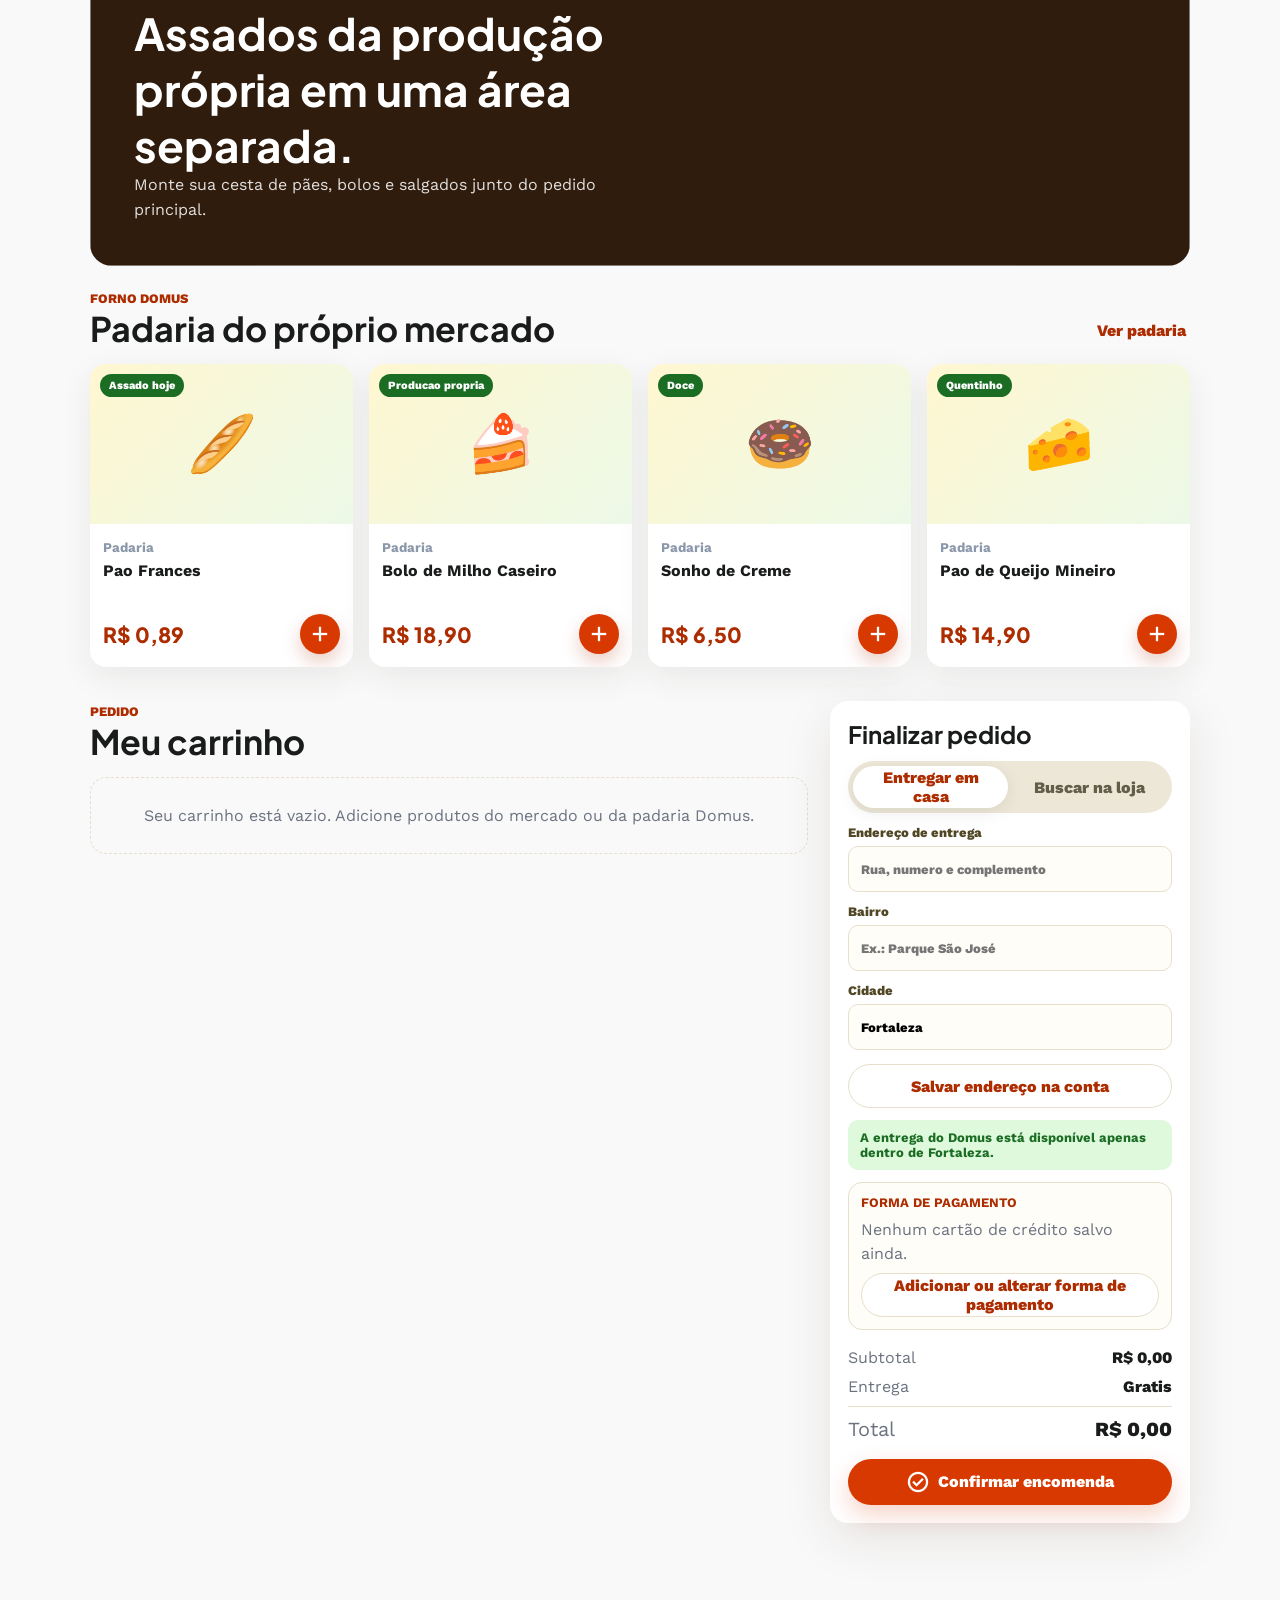
==== commit 45f020b2: "Enhance profile management and address handling with new UI components and functionality" ====
--- a/index.html
+++ b/index.html
@@ -127,6 +127,8 @@
               <button type="button" data-mode="pickup">Buscar na loja</button>
             </div>
 
+            <div class="checkout-saved-addresses" id="checkoutSavedAddresses" hidden></div>
+
             <form class="address-form" id="addressForm">
               <label>
                 Endereço de entrega
@@ -140,6 +142,9 @@
                 Cidade
                 <input id="cityInput" type="text" value="Fortaleza" />
               </label>
+              <button class="secondary-action checkout-save-address" type="button" data-save-checkout-address>
+                Salvar endereço na conta
+              </button>
               <p class="delivery-note" id="deliveryNote">
                 A entrega do Domus está disponível apenas dentro de Fortaleza.
               </p>
@@ -148,6 +153,14 @@
             <div class="pickup-box" id="pickupBox" hidden>
               <strong>Retirada no supermercado</strong>
               <p>Domus Supermercado, Rua Monsenhor Agostinho, 1463 - Parque São José, Fortaleza - CE, 60730-275.</p>
+            </div>
+
+            <div class="checkout-payment-box" id="checkoutPaymentBox">
+              <strong>Forma de pagamento</strong>
+              <p id="checkoutPaymentSummary">Escolha ou cadastre uma forma de pagamento na sua conta.</p>
+              <button class="secondary-action" type="button" data-open-payment-profile>
+                Adicionar ou alterar forma de pagamento
+              </button>
             </div>
 
             <dl class="summary-list">
@@ -203,47 +216,175 @@
         <div class="account-head">
           <span class="logo-mark">Domus</span>
           <h2>Conta Domus</h2>
-          <p>Entre ou crie sua conta para salvar pedidos, endereços e preferências.</p>
+          <p id="accountIntro">Entre ou crie sua conta para salvar pedidos, endereços e preferências.</p>
         </div>
-        <div class="auth-tabs">
-          <button class="active" type="button" data-auth-tab="login">Login</button>
-          <button type="button" data-auth-tab="signup">Sign in</button>
+        <div class="account-auth" id="accountAuth">
+          <div class="auth-tabs">
+            <button class="active" type="button" data-auth-tab="login">Login</button>
+            <button type="button" data-auth-tab="signup">Cadastro</button>
+          </div>
+          <form class="auth-form active" id="loginForm">
+            <label>
+              E-mail
+              <input id="loginEmail" type="email" placeholder="voce@email.com" autocomplete="email" />
+            </label>
+            <label>
+              Senha
+              <input id="loginPassword" type="password" placeholder="Sua senha" autocomplete="current-password" />
+            </label>
+            <button class="primary-button full" type="button" data-login-account>Entrar</button>
+          </form>
+          <form class="auth-form" id="signupForm">
+            <label>
+              Nome completo
+              <input id="signupName" type="text" placeholder="Seu nome" />
+            </label>
+            <label>
+              E-mail
+              <input id="signupEmail" type="email" placeholder="voce@email.com" autocomplete="email" />
+            </label>
+            <label>
+              Telefone
+              <input id="signupPhone" type="tel" placeholder="(85) 99999-0000" autocomplete="tel" />
+            </label>
+            <label>
+              Senha
+              <input id="signupPassword" type="password" placeholder="Crie uma senha" autocomplete="new-password" />
+            </label>
+            <button class="primary-button full" type="button" data-create-account>Criar conta</button>
+          </form>
+          <p class="auth-status" id="authStatus" role="status" aria-live="polite"></p>
         </div>
-        <form class="auth-form active" id="loginForm">
-          <label>
-            E-mail ou telefone
-            <input type="text" placeholder="voce@email.com" />
-          </label>
-          <label>
-            Senha
-            <input type="password" placeholder="Sua senha" />
-          </label>
-          <button class="primary-button full" type="button">Entrar</button>
-        </form>
-        <form class="auth-form" id="signupForm">
-          <label>
-            Nome completo
-            <input type="text" placeholder="Seu nome" />
-          </label>
-          <label>
-            E-mail
-            <input type="email" placeholder="voce@email.com" />
-          </label>
-          <label>
-            Telefone
-            <input type="tel" placeholder="(85) 99999-0000" />
-          </label>
-          <button class="primary-button full" type="button">Criar conta</button>
-        </form>
-        <div class="account-links">
-          <button type="button" data-nav="cart" data-close-account>Meus pedidos</button>
-          <button type="button" data-nav="cart" data-close-account>Endereços de entrega</button>
-          <button type="button" data-nav="bakery" data-close-account>Padaria Domus</button>
-        </div>
+
+        <section class="profile-panel" id="profilePanel" hidden>
+          <div class="profile-home-view" id="profileHomeView">
+            <div class="profile-card">
+              <button class="profile-photo-placeholder" type="button" data-open-profile-edit>
+                <span class="material-symbols-outlined">person</span>
+              </button>
+              <div class="profile-card-copy">
+                <span>Perfil</span>
+                <h3 id="profileName">Perfil Domus</h3>
+                <button class="profile-edit-toggle" id="profileEditToggle" type="button" data-open-profile-edit>
+                  <span class="material-symbols-outlined">edit</span>
+                  Adicionar informações sobre o perfil
+                </button>
+              </div>
+            </div>
+
+            <div class="profile-section">
+            <h4>Cadastrar endereço</h4>
+            <form class="profile-form" id="addressRegisterForm">
+              <label>
+                Nome do endereço
+                <input id="profileAddressName" type="text" placeholder="Casa, trabalho ou outro" />
+              </label>
+              <label>
+                Rua, número e complemento
+                <input id="profileAddressStreet" type="text" placeholder="Digite seu endereço" />
+              </label>
+              <label>
+                Bairro
+                <input id="profileAddressDistrict" type="text" placeholder="Ex.: Parque São José" />
+              </label>
+              <button class="secondary-action" type="button" data-save-address>Salvar endereço</button>
+            </form>
+            <div class="saved-addresses" id="savedAddresses" aria-live="polite">
+              <p>Nenhum endereço cadastrado ainda.</p>
+            </div>
+          </div>
+
+          <div class="profile-section">
+            <h4>Cadastrar pagamento</h4>
+            <div class="payment-options" role="group" aria-label="Forma de pagamento">
+              <button class="active" type="button" data-payment="credit">Crédito</button>
+              <button type="button" data-payment="debit">Débito</button>
+              <button type="button" data-payment="pix">Pix</button>
+              <button type="button" data-payment="paypal">PayPal</button>
+            </div>
+            <div class="payment-detail" id="paymentDetail">
+              <div class="saved-cards">
+                <p>Nenhum cartão de crédito salvo ainda.</p>
+              </div>
+              <form class="profile-form payment-form">
+                <label>
+                  Número do cartão de crédito
+                  <input data-card-number type="text" inputmode="numeric" placeholder="0000 0000 0000 0000" />
+                </label>
+                <label>
+                  Nome impresso no cartão
+                  <input data-card-name type="text" placeholder="Nome completo" />
+                </label>
+                <div class="compact-fields">
+                  <label>
+                    Segurança
+                    <input data-card-security type="text" inputmode="numeric" placeholder="CVV" />
+                  </label>
+                  <label>
+                    Validade
+                    <input data-card-expiry type="text" placeholder="MM/AA" />
+                  </label>
+                </div>
+                <button class="secondary-action" type="button" data-save-card="credit">Salvar cartão de crédito</button>
+              </form>
+            </div>
+          </div>
+
+            <button class="logout-button" type="button" data-logout>Sair da conta</button>
+          </div>
+
+          <div class="profile-edit-view" id="profileEditView" hidden>
+            <button class="profile-back-button" type="button" data-back-profile-home>
+              <span class="material-symbols-outlined">arrow_back</span>
+              Voltar para endereços e pagamentos
+            </button>
+            <div class="profile-edit-toolbar">
+              <span>Alterações do perfil</span>
+              <button class="secondary-action" type="button" data-save-profile>
+                Salvar alterações
+              </button>
+            </div>
+            <div class="profile-section">
+              <h4>Dados pessoais</h4>
+              <form class="profile-form" id="profileEditForm">
+                <label class="file-picker-label">
+                  Foto de perfil
+                  <span class="file-picker-control">
+                    <span class="photo-upload-avatar">
+                      <span class="material-symbols-outlined">photo_camera</span>
+                    </span>
+                    <span class="photo-upload-copy">
+                      <strong id="profilePhotoFileName">Nenhuma foto escolhida</strong>
+                      <em>Alterar foto</em>
+                    </span>
+                  </span>
+                  <input id="profilePhotoFile" class="visually-hidden-file" type="file" accept="image/*" />
+                </label>
+                <label>
+                  Nome
+                  <input id="profileEditName" type="text" placeholder="Seu nome" />
+                </label>
+                <label>
+                  Pronomes
+                  <input id="profilePronouns" type="text" placeholder="Ex.: ela/dela, ele/dele, elu/delu" />
+                </label>
+                <label>
+                  Observações
+                  <input id="profileNotes" type="text" placeholder="Preferências do cadastro" />
+                </label>
+                <button class="secondary-action" type="button" data-save-profile onclick="saveProfile(event)">
+                  Salvar perfil
+                </button>
+              </form>
+            </div>
+          </div>
+        </section>
       </section>
     </aside>
 
     <div class="toast" id="toast" role="status" aria-live="polite"></div>
-    <script src="app.js"></script>
+    <script src="https://cdn.jsdelivr.net/npm/@supabase/supabase-js@2"></script>
+    <script src="supabase-config.js"></script>
+    <script src="app.js?v=profile-tab-5"></script>
   </body>
 </html>
--- a/styles.css
+++ b/styles.css
@@ -594,6 +594,88 @@
   color: #93000a;
 }
 
+.checkout-saved-addresses {
+  display: grid;
+  gap: 8px;
+  min-width: 0;
+  padding: 12px;
+  border: 1px solid var(--line);
+  border-radius: 14px;
+  background: #fffdf8;
+}
+
+.checkout-saved-addresses > strong {
+  color: var(--red-dark);
+  font-size: 13px;
+  text-transform: uppercase;
+}
+
+.checkout-address-options {
+  display: grid;
+  gap: 8px;
+}
+
+.checkout-address-options button {
+  display: grid;
+  gap: 3px;
+  min-width: 0;
+  border: 1px solid var(--line);
+  border-radius: 12px;
+  padding: 10px 12px;
+  background: white;
+  color: var(--ink);
+  text-align: left;
+}
+
+.checkout-address-options button.selected {
+  border-color: var(--red);
+  background: #fff6f0;
+  box-shadow: 0 0 0 3px rgba(216, 57, 0, 0.08);
+}
+
+.checkout-address-options span,
+.checkout-address-options small {
+  overflow: hidden;
+  text-overflow: ellipsis;
+  white-space: nowrap;
+}
+
+.checkout-address-options span {
+  font-weight: 800;
+}
+
+.checkout-address-options small {
+  color: var(--muted);
+}
+
+.checkout-payment-box {
+  display: grid;
+  gap: 8px;
+  min-width: 0;
+  padding: 12px;
+  border: 1px solid var(--line);
+  border-radius: 14px;
+  background: #fffdf8;
+}
+
+.checkout-payment-box strong {
+  color: var(--red-dark);
+  font-size: 13px;
+  text-transform: uppercase;
+}
+
+.checkout-payment-box p {
+  margin: 0;
+  color: var(--muted);
+  line-height: 1.45;
+}
+
+.checkout-payment-box .secondary-action {
+  justify-self: start;
+  max-width: 100%;
+  white-space: normal;
+}
+
 .pickup-box {
   padding: 14px;
   border-radius: 12px;
@@ -705,7 +787,9 @@
   right: 0;
   width: min(430px, 100vw);
   height: 100%;
+  overflow-x: hidden;
   overflow-y: auto;
+  scrollbar-gutter: stable;
   padding: 22px;
   background: white;
   transform: translateX(100%);
@@ -758,23 +842,481 @@
   display: grid;
 }
 
-.account-links {
-  display: grid;
-  gap: 8px;
+.profile-panel {
+  display: grid;
+  gap: 14px;
   margin-top: 20px;
   padding-top: 16px;
   border-top: 1px solid var(--line);
 }
 
-.account-links button {
+.profile-home-view,
+.profile-edit-view {
+  display: grid;
+  gap: 14px;
+  min-width: 0;
+}
+
+.profile-home-view[hidden],
+.profile-edit-view[hidden] {
+  display: none;
+}
+
+.profile-card {
+  display: flex;
+  gap: 14px;
+  align-items: center;
+  padding: 14px;
+  border-radius: 16px;
+  background: #fff8d9;
+  min-width: 0;
+}
+
+.profile-card-copy {
+  display: grid;
+  gap: 8px;
+  min-width: 0;
+}
+
+.profile-photo-placeholder {
+  width: 74px;
+  min-width: 74px;
+  height: 74px;
+  border: 2px solid #f0ead6;
+  border-radius: 999px;
+  display: flex;
+  align-items: center;
+  justify-content: center;
+  background: linear-gradient(135deg, #fffdf8, #f3efdf);
+  color: #7a6a45;
+  box-shadow: inset 0 0 0 6px rgba(255, 248, 217, 0.95);
+}
+
+.profile-photo-placeholder .material-symbols-outlined {
+  font-size: 40px;
+}
+
+.profile-card span,
+.profile-section h4 {
+  color: var(--red-dark);
+  font-size: 12px;
+  font-weight: 800;
+  text-transform: uppercase;
+}
+
+.profile-card h3,
+.profile-section h4,
+.profile-section p {
+  margin: 0;
+}
+
+.profile-card h3 {
+  font-family: "Plus Jakarta Sans", Arial, sans-serif;
+  font-size: 24px;
+  overflow-wrap: anywhere;
+}
+
+.profile-edit-toggle,
+.payment-detail {
+  color: var(--muted);
+  line-height: 1.45;
+}
+
+.profile-edit-toggle {
+  display: inline-flex;
+  align-items: center;
+  justify-content: center;
+  gap: 8px;
+  justify-self: start;
   border: 0;
+  border-radius: 999px;
+  min-height: 44px;
+  padding: 0 16px;
+  background: var(--red);
+  color: white;
+  font-size: 14px;
+  font-weight: 900;
+  cursor: pointer;
+  box-shadow: 0 10px 24px rgba(216, 57, 0, 0.18);
+}
+
+.profile-edit-toggle:hover,
+.profile-edit-toggle:focus-visible {
+  background: var(--red-dark);
+  box-shadow: 0 0 0 3px rgba(216, 57, 0, 0.12), 0 10px 24px rgba(216, 57, 0, 0.18);
+}
+
+.profile-edit-toggle .material-symbols-outlined {
+  font-size: 18px;
+}
+
+.profile-section {
+  display: grid;
+  gap: 10px;
+  min-width: 0;
+  overflow: hidden;
+}
+
+.profile-back-button {
+  display: inline-flex;
+  align-items: center;
+  justify-content: center;
+  gap: 8px;
+  width: 100%;
+  min-height: 44px;
+  border: 1px solid var(--line);
+  border-radius: 999px;
   background: #fffdf8;
+  color: var(--red-dark);
+  font-weight: 900;
+}
+
+.profile-back-button .material-symbols-outlined {
+  font-size: 20px;
+}
+
+.payment-detail {
+  width: 100%;
+  max-width: 100%;
+  height: 332px;
+  overflow-x: hidden;
+  overflow-y: auto;
+  padding: 12px;
+  border-radius: 12px;
+  background: #fffdf8;
+  border: 1px solid var(--line);
+  scrollbar-width: thin;
+}
+
+.profile-form {
+  display: grid;
+  gap: 10px;
+  min-width: 0;
+}
+
+.visually-hidden-file {
+  position: absolute;
+  width: 1px;
+  height: 1px;
+  overflow: hidden;
+  clip: rect(0 0 0 0);
+  clip-path: inset(50%);
+  white-space: nowrap;
+}
+
+.file-picker-label {
+  position: relative;
+}
+
+.file-picker-control {
+  width: 100%;
+  max-width: 100%;
+  min-height: 82px;
+  display: inline-flex;
+  align-items: center;
+  gap: 14px;
+  padding: 12px;
+  border: 1px solid var(--line);
+  border-radius: 12px;
+  background: #fffdf8;
+  color: #514725;
+  font-weight: 800;
+  overflow: hidden;
+}
+
+.photo-upload-avatar {
+  width: 54px;
+  min-width: 54px;
+  height: 54px;
+  display: grid;
+  place-items: center;
+  border-radius: 999px;
+  background: #fff6c7;
+  color: var(--red-dark);
+  box-shadow: inset 0 0 0 2px var(--line);
+}
+
+.photo-upload-avatar .material-symbols-outlined {
+  font-size: 28px;
+}
+
+.photo-upload-copy {
+  display: grid;
+  gap: 5px;
+  min-width: 0;
+}
+
+.photo-upload-copy strong {
+  min-width: 0;
+  overflow: hidden;
+  text-overflow: ellipsis;
+  white-space: nowrap;
+}
+
+.photo-upload-copy em {
+  width: fit-content;
+  border-radius: 999px;
+  padding: 6px 12px;
+  background: var(--red);
+  color: white;
+  font-size: 13px;
+  font-style: normal;
+  font-weight: 900;
+}
+
+.compact-fields {
+  display: grid;
+  grid-template-columns: 1fr 1fr;
+  gap: 10px;
+}
+
+.saved-addresses,
+.saved-cards {
+  display: grid;
+  gap: 8px;
+}
+
+.payment-form + .saved-cards {
+  margin-top: 12px;
+}
+
+.saved-addresses p,
+.saved-cards p {
+  margin: 0;
+  padding: 12px;
+  border: 1px dashed var(--line);
+  border-radius: 12px;
+  color: var(--muted);
+}
+
+.saved-address-card,
+.saved-cards button {
+  border: 1px solid var(--line);
+  border-radius: 12px;
+  background: #fffdf8;
+  color: var(--ink);
+  text-align: left;
+  overflow: hidden;
+}
+
+.saved-address-card.selected,
+.saved-cards button.selected {
+  border-color: var(--red);
+  background: #fff6f0;
+  box-shadow: 0 0 0 3px rgba(216, 57, 0, 0.08);
+}
+
+.saved-address-main {
+  width: 100%;
+  min-width: 0;
+  border: 0;
+  padding: 12px;
+  background: transparent;
+  color: inherit;
+  text-align: left;
+}
+
+.saved-address-actions {
+  display: grid;
+  grid-template-columns: 1fr 1fr;
+  border-top: 1px solid var(--line);
+}
+
+.saved-address-actions button {
+  min-width: 0;
+  border: 0;
+  border-radius: 0;
+  padding: 10px;
+  background: rgba(255, 255, 255, 0.66);
+  color: var(--red-dark);
+  font-size: 13px;
+  font-weight: 900;
+  text-align: center;
+}
+
+.saved-address-actions button + button {
+  border-left: 1px solid var(--line);
+  color: #93000a;
+}
+
+.saved-addresses strong,
+.saved-addresses span,
+.saved-addresses small,
+.saved-cards strong,
+.saved-cards span,
+.saved-cards small {
+  display: block;
+}
+
+.saved-addresses span,
+.saved-cards span {
+  margin-top: 4px;
+  color: var(--muted);
+}
+
+.saved-addresses small,
+.saved-cards small {
+  margin-top: 2px;
+  color: #514725;
+  font-weight: 700;
+}
+
+.payment-options {
+  box-sizing: border-box;
+  display: grid;
+  grid-template-columns: repeat(2, minmax(0, 1fr));
+  gap: 8px;
+  align-items: stretch;
+  width: 100%;
+  max-width: 100%;
+  min-width: 0;
+  overflow: clip;
+}
+
+.payment-options button {
+  appearance: none;
+  box-sizing: border-box;
+  display: grid;
+  place-items: center;
+  width: 100%;
+  min-width: 0;
+  border: 1px solid var(--line);
+  height: 50px;
+  min-height: 50px;
+  max-height: 50px;
+  border-radius: 999px;
+  padding: 0 14px;
+  background: white;
+  color: #514725;
+  font-size: 16px;
+  font-weight: 800;
+  line-height: 16px;
+  overflow: hidden;
+  text-align: center;
+  white-space: nowrap;
+  box-shadow: inset 0 0 0 2px transparent;
+  transform: none;
+}
+
+.payment-options button.active {
+  border-color: var(--line);
+  background: var(--red);
+  color: white;
+  box-shadow: inset 0 0 0 2px var(--red);
+  transform: none;
+}
+
+.auth-status {
+  min-height: 22px;
+  margin: 12px 0 0;
+  color: var(--muted);
+  font-size: 0.9rem;
+  font-weight: 700;
+}
+
+.auth-status[data-type="error"] {
+  color: #93000a;
+}
+
+.auth-status[data-type="success"] {
+  color: #1b6f2a;
+}
+
+.profile-photo-placeholder img {
+  width: 100%;
+  height: 100%;
+  border-radius: inherit;
+  object-fit: cover;
+}
+
+.pix-note {
+  display: flex;
+  gap: 12px;
+  align-items: flex-start;
+}
+
+.pix-note .material-symbols-outlined {
+  color: var(--red-dark);
+  font-size: 44px;
+}
+
+.pix-note strong,
+.pix-note p {
+  display: block;
+  margin: 0;
+}
+
+.pix-note p {
+  margin-top: 4px;
+  color: var(--muted);
+}
+
+.secondary-action,
+.logout-button {
+  border: 1px solid var(--line);
   min-height: 44px;
-  border-radius: 10px;
-  text-align: left;
-  padding: 0 12px;
-  color: #514725;
-  font-weight: 800;
+  border-radius: 999px;
+  padding: 0 16px;
+  background: white;
+  color: var(--red-dark);
+  font-weight: 800;
+}
+
+.secondary-action {
+  justify-self: start;
+}
+
+.address-form .secondary-action {
+  margin-top: 2px;
+}
+
+.checkout-save-address {
+  justify-self: stretch;
+}
+
+.profile-edit-toolbar {
+  position: sticky;
+  top: 0;
+  z-index: 4;
+  display: flex;
+  align-items: center;
+  justify-content: space-between;
+  gap: 12px;
+  margin: 12px 0;
+  padding: 10px;
+  border: 1px solid var(--line);
+  border-radius: 18px;
+  background: rgba(255, 255, 255, 0.96);
+  box-shadow: var(--shadow-soft);
+}
+
+.profile-edit-toolbar span {
+  color: var(--brown);
+  font-size: 0.85rem;
+  font-weight: 900;
+  text-transform: uppercase;
+}
+
+.profile-edit-toolbar .secondary-action {
+  flex: 0 0 auto;
+  min-height: 42px;
+}
+
+.profile-form [data-save-profile] {
+  position: sticky;
+  bottom: 10px;
+  z-index: 3;
+  justify-self: stretch;
+  min-height: 50px;
+  background: white;
+  box-shadow: 0 -8px 18px rgba(255, 255, 255, 0.92);
+}
+
+.logout-button {
+  width: 100%;
+  border-color: #ffdad6;
+  background: #fff6f4;
+  color: #93000a;
 }
 
 .toast {
@@ -819,6 +1361,10 @@
 }
 
 @media (max-width: 640px) {
+  .drawer-panel {
+    padding: 18px;
+  }
+
   .topbar {
     grid-template-columns: minmax(0, 1fr) auto;
     padding: 10px 12px;
@@ -879,4 +1425,54 @@
     grid-column: 2;
     justify-self: start;
   }
-}
+
+  .profile-card {
+    align-items: flex-start;
+    padding: 12px;
+  }
+
+  .profile-photo-placeholder {
+    width: 64px;
+    min-width: 64px;
+    height: 64px;
+  }
+
+  .profile-card h3 {
+    font-size: 20px;
+  }
+
+  .profile-edit-toggle {
+    width: 100%;
+    text-align: center;
+  }
+
+  .payment-options {
+    gap: 8px;
+  }
+
+  .payment-options button {
+    height: 48px;
+    min-height: 48px;
+    max-height: 48px;
+    padding: 0 8px;
+    font-size: 15px;
+    line-height: 15px;
+  }
+
+  .payment-detail {
+    height: 318px;
+  }
+
+  .profile-edit-toolbar {
+    align-items: stretch;
+    flex-direction: column;
+  }
+
+  .profile-edit-toolbar .secondary-action {
+    width: 100%;
+  }
+
+  .compact-fields {
+    grid-template-columns: 1fr;
+  }
+}
